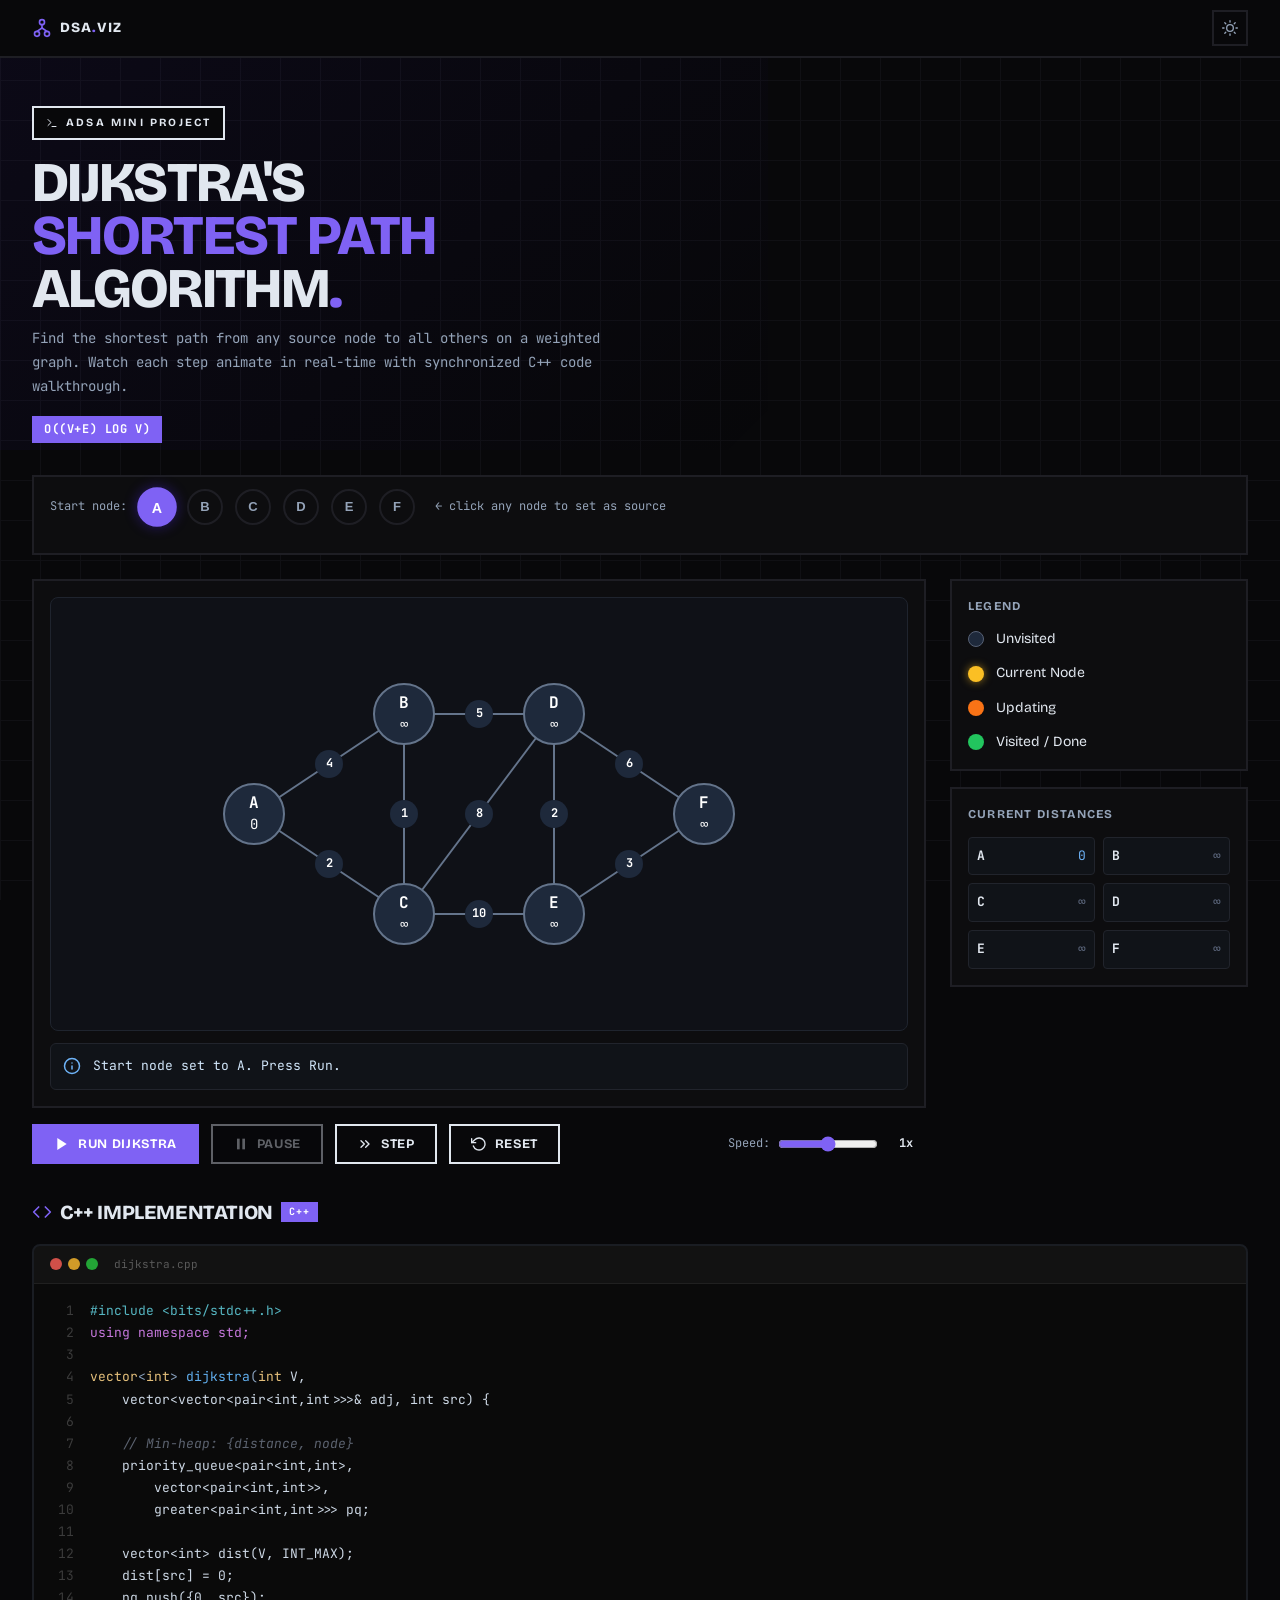
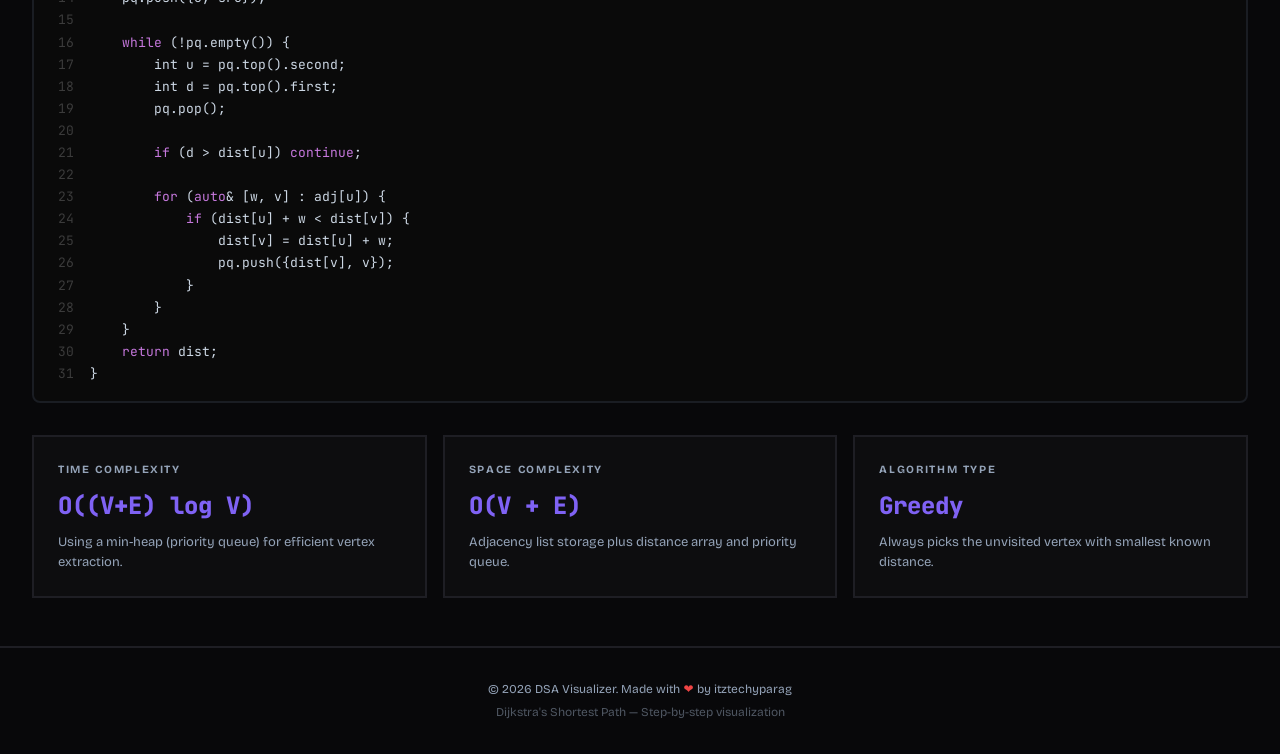
==== index.html @ a6e8dac3 "feat: Dijkstra's Algorithm Visualizer - HTML/CSS/JS only with C++ code display" ====
<!DOCTYPE html>
<html lang="en">
<head>
  <meta charset="UTF-8">
  <meta name="viewport" content="width=device-width, initial-scale=1.0">
  <title>Dijkstra's Algorithm Visualizer — DSA.VIZ</title>
  <meta name="description" content="Interactive step-by-step visualization of Dijkstra's shortest path algorithm with C++ code walkthrough.">
  <link rel="stylesheet" href="style.css">
</head>
<body class="dark">

  <!-- ═══════ HEADER ═══════ -->
  <header class="header" id="header">
    <div class="container header-inner">
      <a class="logo" href="#">
        <svg xmlns="http://www.w3.org/2000/svg" viewBox="0 0 24 24" fill="none" stroke="currentColor" stroke-width="2" stroke-linecap="round" stroke-linejoin="round"><circle cx="12" cy="5" r="3"/><line x1="12" y1="8" x2="12" y2="12"/><circle cx="6" cy="19" r="3"/><circle cx="18" cy="19" r="3"/><line x1="12" y1="12" x2="6" y2="16"/><line x1="12" y1="12" x2="18" y2="16"/></svg>
        <span>DSA<span class="logo-dot">.</span>VIZ</span>
      </a>
      <button class="theme-toggle" id="theme-toggle" aria-label="Toggle theme">
        <!-- Sun icon (shown in dark mode) -->
        <svg id="icon-sun" xmlns="http://www.w3.org/2000/svg" viewBox="0 0 24 24" fill="none" stroke="currentColor" stroke-width="2" stroke-linecap="round" stroke-linejoin="round"><circle cx="12" cy="12" r="5"/><line x1="12" y1="1" x2="12" y2="3"/><line x1="12" y1="21" x2="12" y2="23"/><line x1="4.22" y1="4.22" x2="5.64" y2="5.64"/><line x1="18.36" y1="18.36" x2="19.78" y2="19.78"/><line x1="1" y1="12" x2="3" y2="12"/><line x1="21" y1="12" x2="23" y2="12"/><line x1="4.22" y1="19.78" x2="5.64" y2="18.36"/><line x1="18.36" y1="5.64" x2="19.78" y2="4.22"/></svg>
        <!-- Moon icon (shown in light mode) -->
        <svg id="icon-moon" style="display:none" xmlns="http://www.w3.org/2000/svg" viewBox="0 0 24 24" fill="none" stroke="currentColor" stroke-width="2" stroke-linecap="round" stroke-linejoin="round"><path d="M21 12.79A9 9 0 1 1 11.21 3 7 7 0 0 0 21 12.79z"/></svg>
      </button>
    </div>
  </header>

  <div class="container">

    <!-- ═══════ HERO ═══════ -->
    <section class="hero" id="hero">
      <div class="hero-badge">
        <svg xmlns="http://www.w3.org/2000/svg" viewBox="0 0 24 24" fill="none" stroke="currentColor" stroke-width="2" stroke-linecap="round" stroke-linejoin="round"><polyline points="4 17 10 11 4 5"/><line x1="12" y1="19" x2="20" y2="19"/></svg>
        ADSA Mini Project
      </div>
      <h1>Dijkstra's<br><span class="accent">Shortest Path</span><br>Algorithm<span class="accent">.</span></h1>
      <p class="hero-desc">Find the shortest path from any source node to all others on a weighted graph. Watch each step animate in real-time with synchronized C++ code walkthrough.</p>
      <span class="complexity-badge">O((V+E) log V)</span>
    </section>

    <!-- ═══════ START NODE SELECTOR ═══════ -->
    <section class="controls-section">
      <div class="card" style="margin-bottom:1.5rem; padding: 0.75rem 1rem;">
        <div class="start-node-bar">
          <span class="label">Start node:</span>
          <button class="node-btn active" data-node="A">A</button>
          <button class="node-btn" data-node="B">B</button>
          <button class="node-btn" data-node="C">C</button>
          <button class="node-btn" data-node="D">D</button>
          <button class="node-btn" data-node="E">E</button>
          <button class="node-btn" data-node="F">F</button>
          <span class="label" style="margin-left:0.5rem">← click any node to set as source</span>
        </div>
      </div>

      <!-- ═══════ MAIN VISUALIZATION ═══════ -->
      <div class="main-grid">

        <!-- Left: Canvas + Status + Controls -->
        <div>
          <div class="card" style="padding:1rem;">
            <div class="canvas-wrapper" id="canvas-container">
              <canvas id="graph-canvas" width="650" height="400"></canvas>
            </div>
            <div class="status-bar">
              <svg xmlns="http://www.w3.org/2000/svg" viewBox="0 0 24 24" fill="none" stroke="currentColor" stroke-width="2" stroke-linecap="round" stroke-linejoin="round"><circle cx="12" cy="12" r="10"/><line x1="12" y1="16" x2="12" y2="12"/><line x1="12" y1="8" x2="12.01" y2="8"/></svg>
              <span id="status-message">Select a start node and press Run.</span>
              <span class="step-counter" id="step-counter" style="display:none">Step 0 / 0</span>
            </div>
          </div>

          <!-- Playback Controls -->
          <div class="controls-row" style="margin-top:1rem;">
            <button class="btn btn-primary" id="btn-run">
              <svg xmlns="http://www.w3.org/2000/svg" viewBox="0 0 24 24" fill="currentColor" stroke="none"><polygon points="5 3 19 12 5 21 5 3"/></svg>
              Run Dijkstra
            </button>
            <button class="btn" id="btn-pause" disabled>
              <svg xmlns="http://www.w3.org/2000/svg" viewBox="0 0 24 24" fill="currentColor" stroke="none"><rect x="6" y="4" width="4" height="16"/><rect x="14" y="4" width="4" height="16"/></svg>
              Pause
            </button>
            <button class="btn" id="btn-step" disabled>
              <svg xmlns="http://www.w3.org/2000/svg" viewBox="0 0 24 24" fill="none" stroke="currentColor" stroke-width="2" stroke-linecap="round" stroke-linejoin="round"><polyline points="13 17 18 12 13 7"/><polyline points="6 17 11 12 6 7"/></svg>
              Step
            </button>
            <button class="btn" id="btn-reset">
              <svg xmlns="http://www.w3.org/2000/svg" viewBox="0 0 24 24" fill="none" stroke="currentColor" stroke-width="2" stroke-linecap="round" stroke-linejoin="round"><polyline points="1 4 1 10 7 10"/><path d="M3.51 15a9 9 0 1 0 2.13-9.36L1 10"/></svg>
              Reset
            </button>
            <div class="speed-control">
              <span>Speed:</span>
              <input type="range" id="speed-slider" min="1" max="5" value="3" step="1">
              <span class="speed-label" id="speed-label">1x</span>
            </div>
          </div>
        </div>

        <!-- Right: Sidebar -->
        <div class="sidebar">
          <div class="card">
            <h3 class="panel-title">Legend</h3>
            <ul class="legend-list">
              <li class="legend-item"><span class="legend-dot unvisited"></span>Unvisited</li>
              <li class="legend-item"><span class="legend-dot current"></span>Current Node</li>
              <li class="legend-item"><span class="legend-dot updating"></span>Updating</li>
              <li class="legend-item"><span class="legend-dot visited"></span>Visited / Done</li>
            </ul>
          </div>
          <div class="card">
            <h3 class="panel-title">Current Distances</h3>
            <div class="dist-grid" id="dist-grid">
              <!-- Populated by JS -->
            </div>
          </div>
        </div>
      </div>
    </section>

    <!-- ═══════ C++ CODE PANEL ═══════ -->
    <section class="code-section" id="code-section">
      <div class="code-section-title">
        <svg xmlns="http://www.w3.org/2000/svg" viewBox="0 0 24 24" fill="none" stroke="currentColor" stroke-width="2" stroke-linecap="round" stroke-linejoin="round"><polyline points="16 18 22 12 16 6"/><polyline points="8 6 2 12 8 18"/></svg>
        C++ Implementation
        <span class="code-lang-badge">C++</span>
      </div>
      <div class="code-container">
        <div class="code-titlebar">
          <div class="code-titlebar-dots">
            <span class="code-titlebar-dot red"></span>
            <span class="code-titlebar-dot yellow"></span>
            <span class="code-titlebar-dot green"></span>
          </div>
          <span class="code-titlebar-name">dijkstra.cpp</span>
        </div>
        <div class="code-body" id="code-body">
          <!-- Populated by JS -->
        </div>
      </div>
    </section>

    <!-- ═══════ ALGORITHM INFO ═══════ -->
    <section class="info-section">
      <div class="info-grid">
        <div class="info-card">
          <h3>Time Complexity</h3>
          <div class="info-value">O((V+E) log V)</div>
          <p>Using a min-heap (priority queue) for efficient vertex extraction.</p>
        </div>
        <div class="info-card">
          <h3>Space Complexity</h3>
          <div class="info-value">O(V + E)</div>
          <p>Adjacency list storage plus distance array and priority queue.</p>
        </div>
        <div class="info-card">
          <h3>Algorithm Type</h3>
          <div class="info-value">Greedy</div>
          <p>Always picks the unvisited vertex with smallest known distance.</p>
        </div>
      </div>
    </section>

  </div>

  <!-- ═══════ FOOTER ═══════ -->
  <footer class="footer">
    <div class="container">
      <p>&copy; 2026 DSA Visualizer. Made with <span class="heart">❤️</span> by itztechyparag</p>
      <p style="margin-top:0.25rem; opacity:0.5">Dijkstra's Shortest Path — Step-by-step visualization</p>
    </div>
  </footer>

  <script src="script.js"></script>
</body>
</html>
---- style.css ----
/* ═══════════════════════════════════════════════════════
   DIJKSTRA'S ALGORITHM VISUALIZER — Design System
   Theme: Brutalist + Blueprint Grid + Glass Morphism
   ═══════════════════════════════════════════════════════ */

@import url('https://fonts.googleapis.com/css2?family=Bricolage+Grotesque:wght@200;400;700;800&family=JetBrains+Mono:wght@400;700&display=swap');

/* ─── RESET ─── */
*, *::before, *::after { margin: 0; padding: 0; box-sizing: border-box; }

/* ─── LIGHT MODE TOKENS ─── */
:root {
  --font-sans: 'Bricolage Grotesque', system-ui, sans-serif;
  --font-mono: 'JetBrains Mono', 'Menlo', monospace;

  --bg: hsl(210, 20%, 98%);
  --bg-card: hsl(0, 0%, 100%);
  --bg-surface: hsl(210, 20%, 95%);
  --fg: hsl(222, 47%, 11%);
  --fg-muted: hsl(215, 16%, 47%);
  --accent: hsl(252, 87%, 55%);
  --accent-fg: hsl(0, 0%, 100%);
  --border: hsl(214, 32%, 91%);
  --canvas-bg: #0f1117;
  --code-bg: #0a0a0a;

  --node-default: #1e293b;
  --node-current: #fbbf24;
  --node-updating: #f97316;
  --node-visited: #22c55e;

  --glass-bg: hsla(0, 0%, 100%, 0.85);
  --glass-border: rgba(0, 0, 0, 0.08);
  --glass-shadow: 0 8px 32px rgba(0, 0, 0, 0.04);

  --shadow-offset: 4px 4px 0px 0px;
  --radius: 0.75rem;
  --ease: cubic-bezier(0.22, 1, 0.36, 1);
}

/* ─── DARK MODE TOKENS ─── */
.dark {
  --bg: hsl(240, 10%, 3.5%);
  --bg-card: hsl(240, 10%, 5.5%);
  --bg-surface: hsl(240, 10%, 9%);
  --fg: hsl(213, 31%, 91%);
  --fg-muted: hsl(215, 20%, 65%);
  --accent: hsl(252, 87%, 67%);
  --border: hsl(240, 8%, 13%);

  --glass-bg: hsla(240, 10%, 5.5%, 0.65);
  --glass-border: rgba(255, 255, 255, 0.06);
  --glass-shadow: 0 8px 32px rgba(0, 0, 0, 0.25);
}

/* ─── BASE ─── */
html { scroll-behavior: smooth; }
body {
  font-family: var(--font-sans);
  background: var(--bg);
  color: var(--fg);
  min-height: 100vh;
  line-height: 1.6;
  -webkit-font-smoothing: antialiased;
  position: relative;
  overflow-x: hidden;
}

/* ─── BLUEPRINT GRID BG ─── */
body::before {
  content: '';
  position: fixed;
  inset: 0;
  background-image:
    linear-gradient(to right, var(--border) 1px, transparent 1px),
    linear-gradient(to bottom, var(--border) 1px, transparent 1px);
  background-size: 40px 40px;
  opacity: 0.4;
  pointer-events: none;
  z-index: 0;
}

/* Gradient accents */
body::after {
  content: '';
  position: fixed;
  top: 0; left: 0;
  width: 60%; height: 50%;
  background: linear-gradient(135deg, hsla(252, 87%, 55%, 0.06), transparent);
  pointer-events: none;
  z-index: 0;
}

/* ─── LAYOUT ─── */
.container { max-width: 1280px; margin: 0 auto; padding: 0 1rem; position: relative; z-index: 1; }
@media (min-width: 640px) { .container { padding: 0 1.5rem; } }
@media (min-width: 1024px) { .container { padding: 0 2rem; } }

/* ─── HEADER ─── */
.header {
  position: sticky; top: 0; z-index: 50;
  background: var(--bg);
  border-bottom: 2px solid var(--border);
  backdrop-filter: blur(12px);
  transition: background 0.3s ease, border-color 0.3s ease;
}
.header-inner {
  display: flex; align-items: center; gap: 0.75rem;
  height: 3.5rem;
}
.logo {
  display: flex; align-items: center; gap: 0.5rem;
  text-decoration: none; color: var(--fg);
  font-size: 0.875rem; font-weight: 800;
  text-transform: uppercase; letter-spacing: 0.08em;
}
.logo-dot { color: var(--accent); }
.logo svg { width: 1.25rem; height: 1.25rem; color: var(--accent); }

.theme-toggle {
  margin-left: auto;
  padding: 0.5rem;
  border: 2px solid var(--border);
  background: var(--bg);
  color: var(--fg-muted);
  cursor: pointer;
  transition: all 0.2s ease;
  display: flex; align-items: center; justify-content: center;
}
.theme-toggle:hover {
  border-color: var(--fg);
  background: var(--fg);
  color: var(--bg);
}
.theme-toggle svg { width: 1rem; height: 1rem; }

/* ─── HERO ─── */
.hero {
  padding: 3rem 0 2rem;
  position: relative;
}
.hero-badge {
  display: inline-flex; align-items: center; gap: 0.5rem;
  border: 2px solid var(--fg);
  padding: 0.375rem 0.75rem;
  font-size: 0.6875rem; font-weight: 700;
  text-transform: uppercase; letter-spacing: 0.2em;
  background: var(--bg);
  margin-bottom: 1rem;
  opacity: 0; animation: fadeInUp 0.6s var(--ease) 0.1s forwards;
}
.hero-badge svg { width: 0.75rem; height: 0.75rem; }

.hero h1 {
  font-size: clamp(2rem, 6vw, 3.5rem);
  font-weight: 800; text-transform: uppercase;
  letter-spacing: -0.03em; line-height: 0.95;
  margin-bottom: 0.75rem;
  opacity: 0; animation: fadeInUp 0.6s var(--ease) 0.2s forwards;
}
.hero h1 .accent { color: var(--accent); }

.hero-desc {
  font-family: var(--font-mono);
  font-size: 0.875rem;
  color: var(--fg-muted);
  max-width: 600px; line-height: 1.7;
  margin-bottom: 1rem;
  opacity: 0; animation: fadeInUp 0.6s var(--ease) 0.35s forwards;
}

.complexity-badge {
  display: inline-block;
  font-family: var(--font-mono); font-size: 0.75rem; font-weight: 700;
  background: var(--accent); color: var(--accent-fg);
  padding: 0.25rem 0.75rem;
  text-transform: uppercase; letter-spacing: 0.05em;
  opacity: 0; animation: fadeInUp 0.6s var(--ease) 0.45s forwards;
}

/* ─── CARDS / PANELS ─── */
.card {
  background: var(--bg-card);
  border: 2px solid var(--border);
  padding: 1rem;
  transition: all 0.2s ease;
}
.card-elevated {
  background: var(--glass-bg);
  backdrop-filter: blur(16px);
  border: 1px solid var(--glass-border);
  box-shadow: var(--glass-shadow);
}

/* ─── MAIN GRID ─── */
.main-grid {
  display: grid;
  grid-template-columns: 1fr;
  gap: 1.5rem;
  margin: 1.5rem 0;
  opacity: 0; animation: fadeInUp 0.6s var(--ease) 0.5s forwards;
}
@media (min-width: 1024px) {
  .main-grid { grid-template-columns: 3fr 1fr; }
}

/* ─── CANVAS AREA ─── */
.canvas-wrapper {
  background: var(--canvas-bg);
  border: 1px solid hsl(220, 20%, 15%);
  border-radius: 0.5rem;
  display: flex; justify-content: center; align-items: center;
  padding: 1rem;
  min-height: 300px;
}
.canvas-wrapper canvas { max-width: 100%; display: block; }

/* ─── STATUS BAR ─── */
.status-bar {
  display: flex; align-items: center; gap: 0.75rem;
  margin-top: 0.75rem; padding: 0.75rem;
  background: hsl(220, 20%, 8%);
  border: 1px solid hsl(220, 15%, 15%);
  border-radius: 0.375rem;
  font-family: var(--font-mono); font-size: 0.8125rem;
  color: hsl(210, 80%, 90%);
}
.status-bar svg { width: 1.125rem; height: 1.125rem; color: hsl(210, 90%, 70%); flex-shrink: 0; }
.status-bar .step-counter {
  margin-left: auto; font-size: 0.75rem;
  color: hsl(220, 15%, 50%); white-space: nowrap;
  font-variant-numeric: tabular-nums;
}

/* ─── SIDEBAR ─── */
.sidebar { display: flex; flex-direction: column; gap: 1rem; }

.panel-title {
  font-size: 0.75rem; font-weight: 700;
  text-transform: uppercase; letter-spacing: 0.1em;
  color: var(--fg-muted); margin-bottom: 0.75rem;
}

/* Legend */
.legend-list { list-style: none; display: flex; flex-direction: column; gap: 0.75rem; }
.legend-item { display: flex; align-items: center; gap: 0.75rem; font-size: 0.875rem; }
.legend-dot {
  width: 1rem; height: 1rem; border-radius: 50%;
  display: block; flex-shrink: 0;
}
.legend-dot.unvisited { background: var(--node-default); border: 1px solid hsl(220, 15%, 40%); }
.legend-dot.current { background: var(--node-current); box-shadow: 0 0 8px rgba(251, 191, 36, 0.6); }
.legend-dot.updating { background: var(--node-updating); }
.legend-dot.visited { background: var(--node-visited); }

/* Distances */
.dist-grid { display: grid; grid-template-columns: 1fr 1fr; gap: 0.5rem; }
.dist-cell {
  display: flex; justify-content: space-between; align-items: center;
  background: hsl(220, 20%, 8%); padding: 0.5rem;
  border: 1px solid hsl(220, 15%, 15%); border-radius: 0.25rem;
  font-family: var(--font-mono); font-size: 0.8125rem;
}
.dist-cell .node-label { font-weight: 700; }
.dist-cell .dist-val { color: hsl(210, 90%, 70%); }
.dist-cell .dist-val.infinity { color: hsl(220, 15%, 45%); }

/* ─── CONTROLS ─── */
.controls-section {
  opacity: 0; animation: fadeInUp 0.6s var(--ease) 0.6s forwards;
}

.start-node-bar {
  display: flex; flex-wrap: wrap; align-items: center; gap: 0.75rem;
  margin-bottom: 1rem;
}
.start-node-bar .label {
  font-family: var(--font-mono); font-size: 0.75rem;
  color: var(--fg-muted); flex-shrink: 0;
}
.node-btn {
  width: 2.25rem; height: 2.25rem; border-radius: 50%;
  border: 2px solid var(--border);
  background: var(--bg-card); color: var(--fg-muted);
  font-weight: 700; font-size: 0.8125rem;
  cursor: pointer; transition: all 0.2s ease;
}
.node-btn:hover:not(:disabled) {
  border-color: var(--accent); color: var(--fg);
}
.node-btn.active {
  background: var(--accent); color: var(--accent-fg);
  border-color: var(--accent);
  transform: scale(1.1);
  box-shadow: 0 0 12px hsla(252, 87%, 55%, 0.4);
}
.node-btn:disabled { opacity: 0.5; cursor: not-allowed; }

.controls-row {
  display: flex; flex-wrap: wrap; gap: 0.75rem; align-items: center;
}

.btn {
  display: inline-flex; align-items: center; gap: 0.5rem;
  padding: 0.625rem 1.25rem;
  font-family: var(--font-sans);
  font-weight: 700; font-size: 0.8125rem;
  text-transform: uppercase; letter-spacing: 0.05em;
  border: 2px solid var(--fg);
  cursor: pointer; transition: all 0.15s ease;
  background: var(--bg); color: var(--fg);
}
.btn svg { width: 1rem; height: 1rem; }
.btn:hover:not(:disabled) {
  transform: translate(-2px, -2px);
  box-shadow: 4px 4px 0px var(--fg);
}
.btn:active:not(:disabled) {
  transform: translate(2px, 2px);
  box-shadow: none;
}
.btn:disabled { opacity: 0.4; cursor: not-allowed; }

.btn-primary {
  background: var(--accent); color: var(--accent-fg);
  border-color: var(--accent);
}
.btn-primary:hover:not(:disabled) {
  box-shadow: 4px 4px 0px hsla(252, 87%, 40%, 0.5);
}

/* Speed control */
.speed-control {
  display: flex; align-items: center; gap: 0.5rem;
  margin-left: auto;
  font-family: var(--font-mono); font-size: 0.75rem;
  color: var(--fg-muted);
}
.speed-control input[type="range"] {
  width: 100px; accent-color: var(--accent);
  cursor: pointer;
}
.speed-label {
  min-width: 2.5rem; text-align: center;
  font-weight: 700; color: var(--fg);
}

/* ─── CODE PANEL ─── */
.code-section {
  margin: 2rem 0;
  opacity: 0; animation: fadeInUp 0.6s var(--ease) 0.7s forwards;
}
.code-section-title {
  font-size: 1.25rem; font-weight: 800;
  text-transform: uppercase; letter-spacing: -0.02em;
  margin-bottom: 1rem;
  display: flex; align-items: center; gap: 0.5rem;
}
.code-section-title svg { width: 1.25rem; height: 1.25rem; color: var(--accent); }
.code-lang-badge {
  font-family: var(--font-mono); font-size: 0.625rem;
  font-weight: 700; background: var(--accent);
  color: var(--accent-fg); padding: 0.125rem 0.5rem;
  letter-spacing: 0.1em; text-transform: uppercase;
}

.code-container {
  background: var(--code-bg);
  border: 2px solid hsl(220, 15%, 12%);
  border-radius: 0.5rem;
  overflow: hidden;
}

/* Terminal title bar */
.code-titlebar {
  display: flex; align-items: center; gap: 0.5rem;
  padding: 0.625rem 1rem;
  background: hsla(0, 0%, 100%, 0.03);
  border-bottom: 1px solid hsla(0, 0%, 100%, 0.06);
}
.code-titlebar-dots { display: flex; gap: 0.375rem; }
.code-titlebar-dot {
  width: 0.75rem; height: 0.75rem; border-radius: 50%;
}
.code-titlebar-dot.red { background: rgba(255, 95, 87, 0.8); }
.code-titlebar-dot.yellow { background: rgba(255, 189, 46, 0.8); }
.code-titlebar-dot.green { background: rgba(39, 201, 63, 0.8); }
.code-titlebar-name {
  font-family: var(--font-mono); font-size: 0.6875rem;
  color: rgba(255, 255, 255, 0.3); margin-left: 0.5rem;
}

.code-body {
  padding: 1rem 0;
  overflow-x: auto;
  font-family: var(--font-mono);
  font-size: 0.8125rem;
  line-height: 1.7;
  counter-reset: line-number;
}

.code-line {
  display: flex;
  padding: 0 1rem;
  transition: background 0.15s ease;
  min-height: 1.5em;
}
.code-line.active {
  background: linear-gradient(90deg, rgba(124, 58, 237, 0.18), rgba(124, 58, 237, 0.04));
  border-left: 3px solid var(--accent);
  padding-left: calc(1rem - 3px);
}
.code-line-num {
  width: 2.5rem; flex-shrink: 0;
  text-align: right; padding-right: 1rem;
  color: rgba(255, 255, 255, 0.2);
  user-select: none;
}
.code-line-content {
  flex: 1;
  color: hsl(213, 31%, 85%);
  white-space: pre;
}

/* Syntax highlighting */
.syn-keyword { color: #c678dd; }
.syn-type { color: #e5c07b; }
.syn-func { color: #61afef; }
.syn-string { color: #98c379; }
.syn-comment { color: #5c6370; font-style: italic; }
.syn-number { color: #d19a66; }
.syn-preprocessor { color: #56b6c2; }
.syn-operator { color: #c678dd; }
.syn-bracket { color: hsl(213, 31%, 65%); }

/* ─── INFO SECTION ─── */
.info-section {
  margin: 2rem 0;
  opacity: 0; animation: fadeInUp 0.6s var(--ease) 0.8s forwards;
}
.info-grid {
  display: grid; grid-template-columns: 1fr;
  gap: 1rem;
}
@media (min-width: 768px) { .info-grid { grid-template-columns: 1fr 1fr 1fr; } }

.info-card {
  padding: 1.5rem;
  border: 2px solid var(--border);
  background: var(--bg-card);
  transition: all 0.2s ease;
}
.info-card:hover {
  border-color: var(--fg);
  box-shadow: 6px 6px 0px hsla(222, 47%, 11%, 0.1);
  transform: translate(-3px, -3px);
}
.dark .info-card:hover {
  box-shadow: 6px 6px 0px hsla(0, 0%, 100%, 0.05);
}
.info-card h3 {
  font-size: 0.6875rem; font-weight: 700;
  text-transform: uppercase; letter-spacing: 0.15em;
  color: var(--fg-muted); margin-bottom: 0.5rem;
}
.info-card .info-value {
  font-family: var(--font-mono); font-size: 1.5rem;
  font-weight: 800; color: var(--accent);
}
.info-card p {
  font-size: 0.8125rem; color: var(--fg-muted);
  margin-top: 0.5rem; line-height: 1.5;
}

/* ─── FOOTER ─── */
.footer {
  border-top: 2px solid var(--border);
  padding: 2rem 0;
  margin-top: 3rem;
  text-align: center;
}
.footer p {
  font-size: 0.75rem; color: var(--fg-muted);
}
.footer .heart { color: #ef4444; }

/* ─── ANIMATIONS ─── */
@keyframes fadeInUp {
  from { opacity: 0; transform: translateY(20px); }
  to   { opacity: 1; transform: translateY(0); }
}
@keyframes glowPulse {
  0%, 100% { box-shadow: 0 0 10px hsla(252, 87%, 55%, 0.15); }
  50%      { box-shadow: 0 0 25px hsla(252, 87%, 55%, 0.35); }
}

/* ─── THEME TRANSITION ─── */
.theme-transitioning,
.theme-transitioning * {
  transition: background-color 0.4s ease, border-color 0.3s ease, color 0.3s ease !important;
}

/* ─── RESPONSIVE ─── */
@media (max-width: 640px) {
  .hero h1 { font-size: 1.75rem; }
  .controls-row { flex-direction: column; }
  .speed-control { margin-left: 0; width: 100%; }
  .dist-grid { grid-template-columns: 1fr 1fr 1fr; }
}
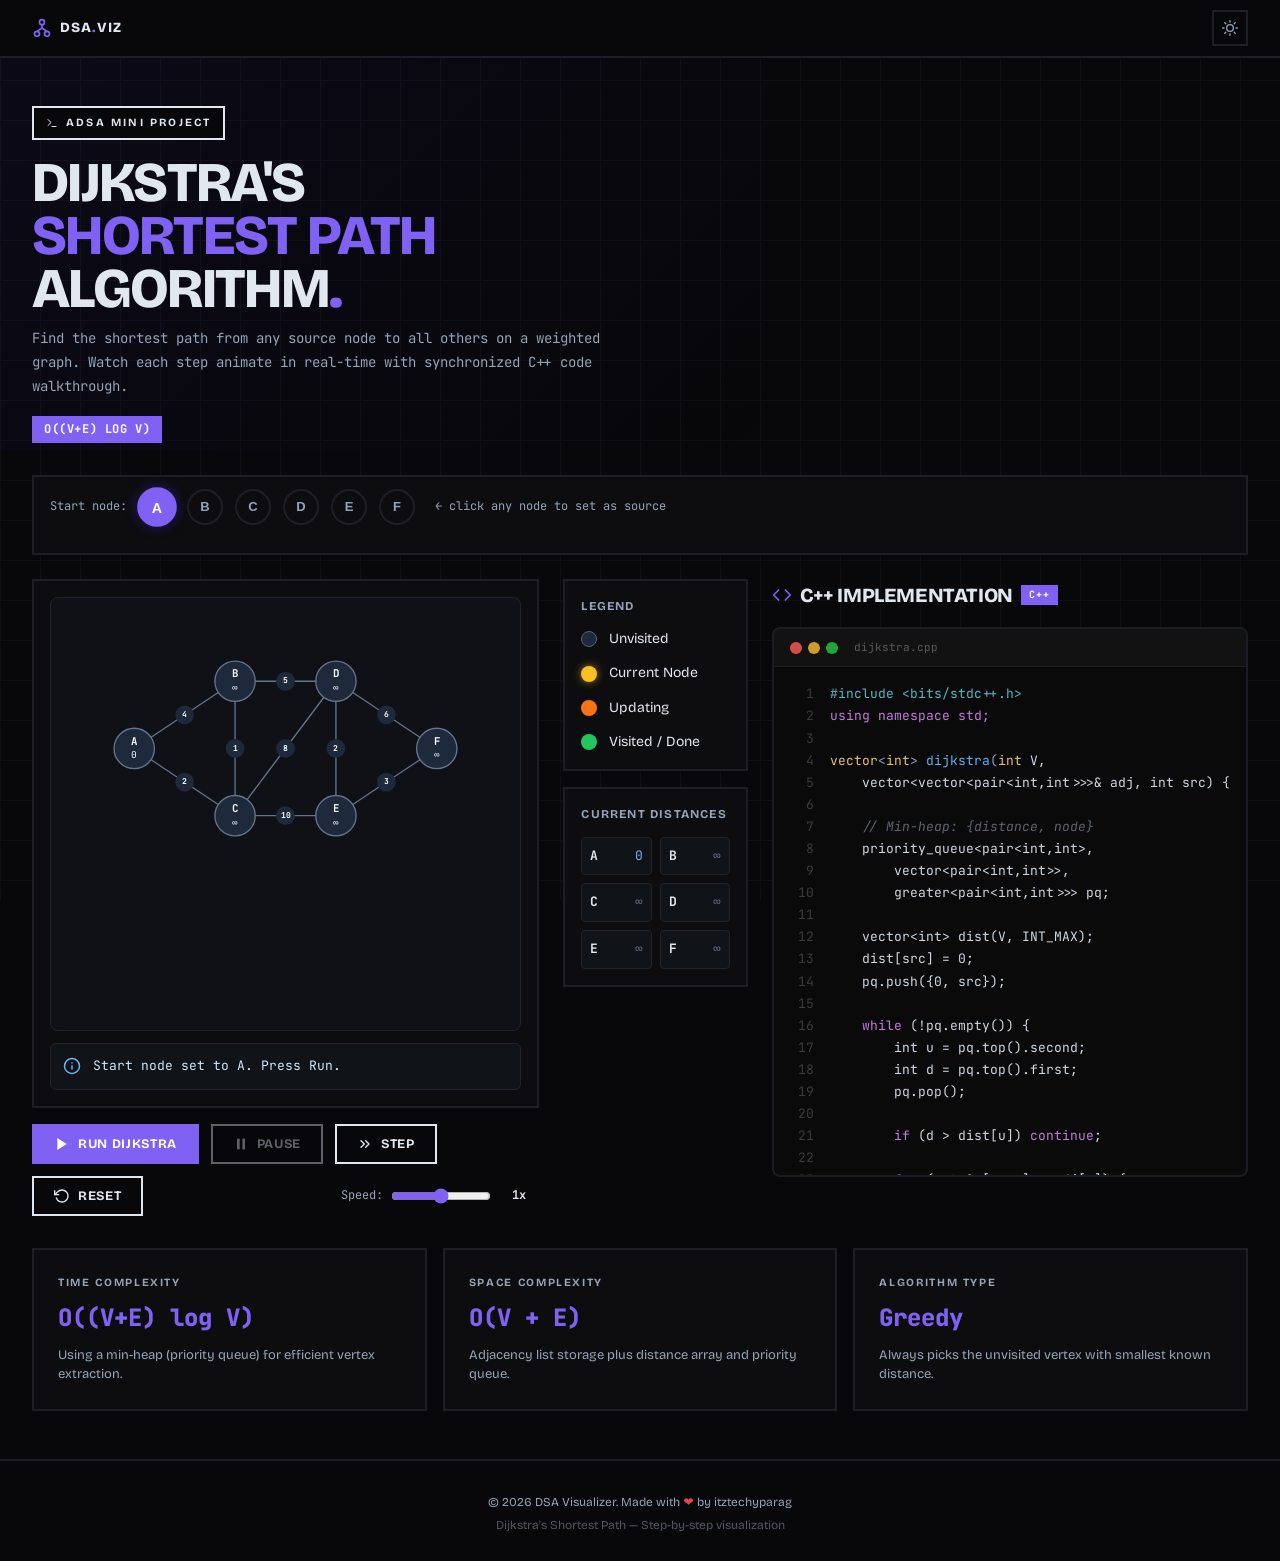
==== commit 7d426889: "feat: move C++ code panel to side layout" ====
--- a/index.html
+++ b/index.html
@@ -113,27 +113,26 @@
             </div>
           </div>
         </div>
-      </div>
-    </section>
-
-    <!-- ═══════ C++ CODE PANEL ═══════ -->
-    <section class="code-section" id="code-section">
-      <div class="code-section-title">
-        <svg xmlns="http://www.w3.org/2000/svg" viewBox="0 0 24 24" fill="none" stroke="currentColor" stroke-width="2" stroke-linecap="round" stroke-linejoin="round"><polyline points="16 18 22 12 16 6"/><polyline points="8 6 2 12 8 18"/></svg>
-        C++ Implementation
-        <span class="code-lang-badge">C++</span>
-      </div>
-      <div class="code-container">
-        <div class="code-titlebar">
-          <div class="code-titlebar-dots">
-            <span class="code-titlebar-dot red"></span>
-            <span class="code-titlebar-dot yellow"></span>
-            <span class="code-titlebar-dot green"></span>
+        <!-- Right: Code Panel (Now in main grid) -->
+        <div class="code-section" id="code-section">
+          <div class="code-section-title">
+            <svg xmlns="http://www.w3.org/2000/svg" viewBox="0 0 24 24" fill="none" stroke="currentColor" stroke-width="2" stroke-linecap="round" stroke-linejoin="round"><polyline points="16 18 22 12 16 6"/><polyline points="8 6 2 12 8 18"/></svg>
+            C++ Implementation
+            <span class="code-lang-badge">C++</span>
           </div>
-          <span class="code-titlebar-name">dijkstra.cpp</span>
-        </div>
-        <div class="code-body" id="code-body">
-          <!-- Populated by JS -->
+          <div class="code-container" style="flex: 1; display: flex; flex-direction: column;">
+            <div class="code-titlebar">
+              <div class="code-titlebar-dots">
+                <span class="code-titlebar-dot red"></span>
+                <span class="code-titlebar-dot yellow"></span>
+                <span class="code-titlebar-dot green"></span>
+              </div>
+              <span class="code-titlebar-name">dijkstra.cpp</span>
+            </div>
+            <div class="code-body" id="code-body" style="flex: 1;">
+              <!-- Populated by JS -->
+            </div>
+          </div>
         </div>
       </div>
     </section>
--- a/style.css
+++ b/style.css
@@ -92,7 +92,7 @@
 }
 
 /* ─── LAYOUT ─── */
-.container { max-width: 1280px; margin: 0 auto; padding: 0 1rem; position: relative; z-index: 1; }
+.container { max-width: 1440px; margin: 0 auto; padding: 0 1rem; position: relative; z-index: 1; }
 @media (min-width: 640px) { .container { padding: 0 1.5rem; } }
 @media (min-width: 1024px) { .container { padding: 0 2rem; } }
 
@@ -199,9 +199,13 @@
   gap: 1.5rem;
   margin: 1.5rem 0;
   opacity: 0; animation: fadeInUp 0.6s var(--ease) 0.5s forwards;
+  align-items: start;
 }
 @media (min-width: 1024px) {
-  .main-grid { grid-template-columns: 3fr 1fr; }
+  .main-grid { grid-template-columns: 2fr 1fr; }
+}
+@media (min-width: 1280px) {
+  .main-grid { grid-template-columns: 2.2fr 0.8fr 1.6fr; }
 }
 
 /* ─── CANVAS AREA ─── */
@@ -347,6 +351,12 @@
 
 /* ─── CODE PANEL ─── */
 .code-section {
+  margin: 0; /* Removed top/bottom margin since it will be in the grid */
+  display: flex;
+  flex-direction: column;
+  height: 100%;
+}
+.code-section-wrapper {
   margin: 2rem 0;
   opacity: 0; animation: fadeInUp 0.6s var(--ease) 0.7s forwards;
 }
@@ -369,6 +379,7 @@
   border: 2px solid hsl(220, 15%, 12%);
   border-radius: 0.5rem;
   overflow: hidden;
+  max-height: 550px;
 }
 
 /* Terminal title bar */
@@ -393,6 +404,7 @@
 .code-body {
   padding: 1rem 0;
   overflow-x: auto;
+  overflow-y: auto;
   font-family: var(--font-mono);
   font-size: 0.8125rem;
   line-height: 1.7;
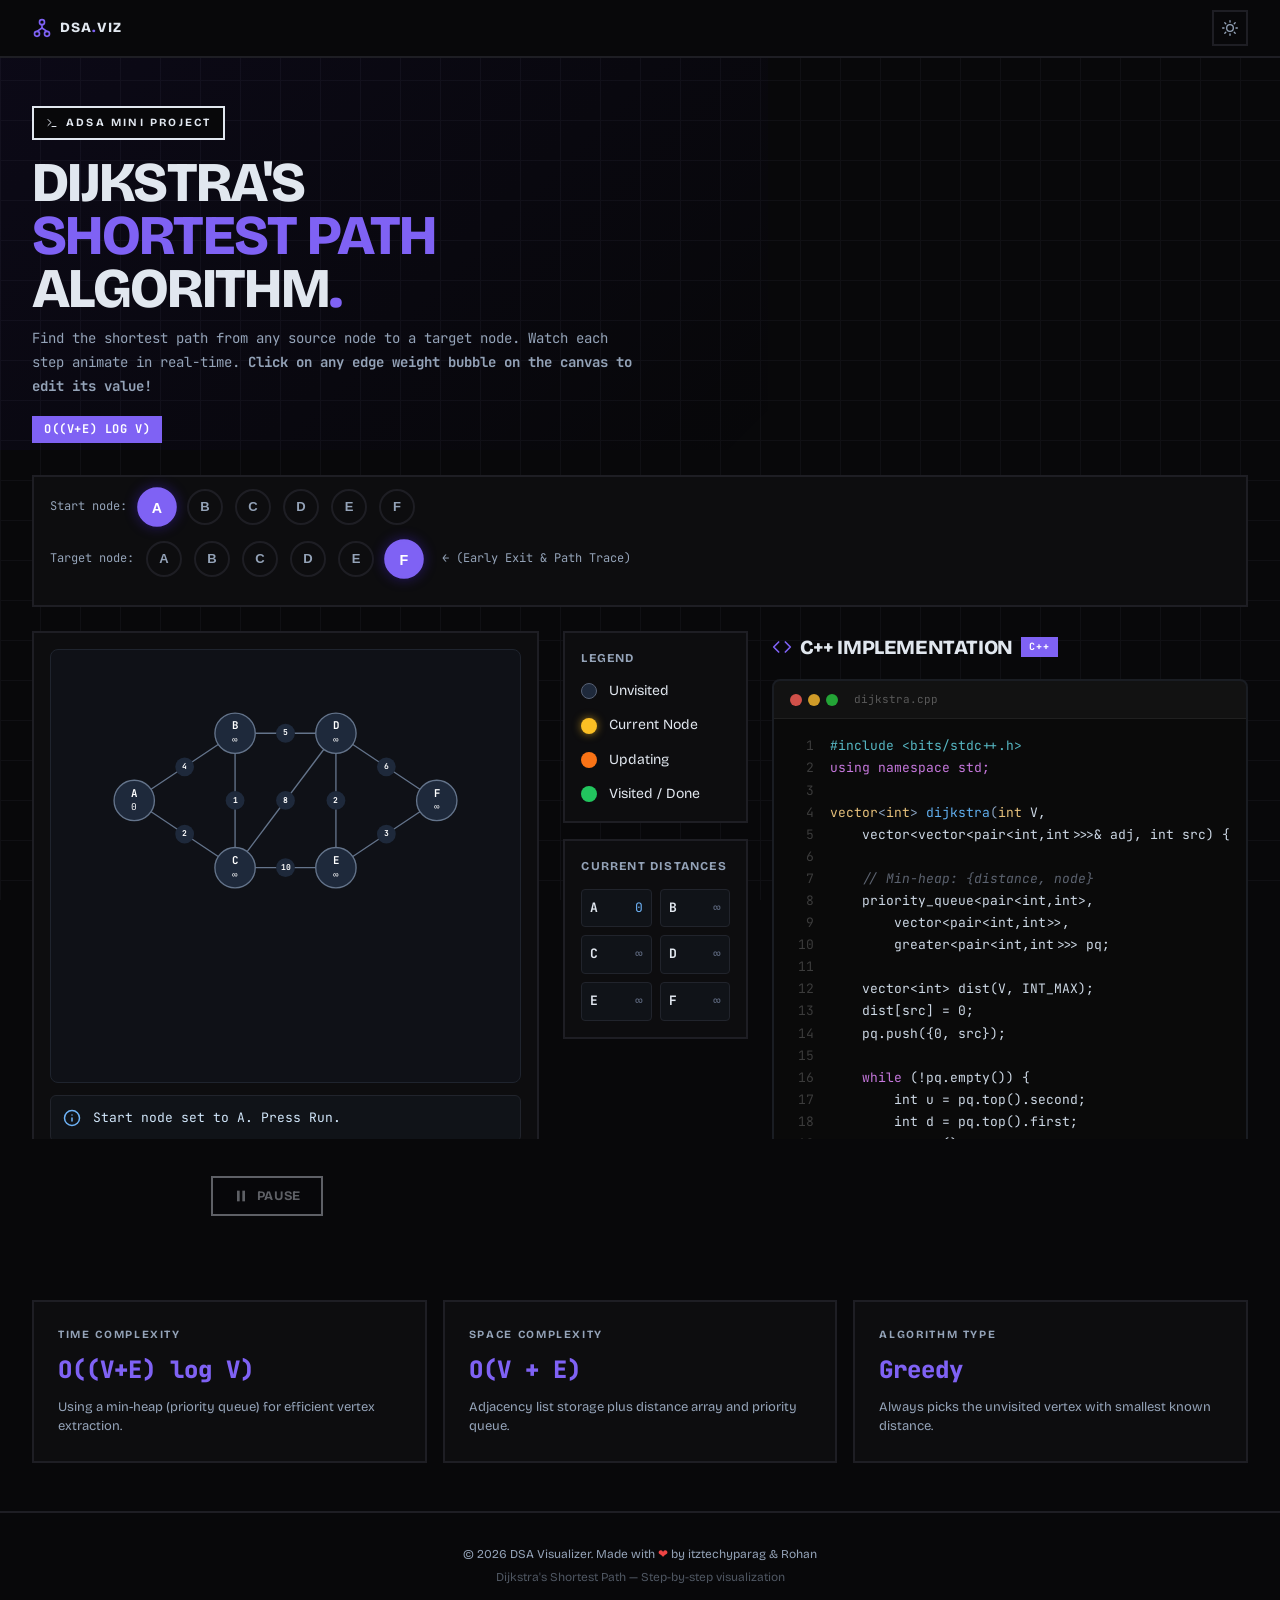
==== commit 610798ed: "Enhance Dijkstra visualization with target node and interactive edge editing" ====
--- a/index.html
+++ b/index.html
@@ -1,26 +1,51 @@
 <!DOCTYPE html>
 <html lang="en">
+
 <head>
   <meta charset="UTF-8">
   <meta name="viewport" content="width=device-width, initial-scale=1.0">
   <title>Dijkstra's Algorithm Visualizer — DSA.VIZ</title>
-  <meta name="description" content="Interactive step-by-step visualization of Dijkstra's shortest path algorithm with C++ code walkthrough.">
+  <meta name="description"
+    content="Interactive step-by-step visualization of Dijkstra's shortest path algorithm with C++ code walkthrough.">
   <link rel="stylesheet" href="style.css">
 </head>
+
 <body class="dark">
 
   <!-- ═══════ HEADER ═══════ -->
   <header class="header" id="header">
     <div class="container header-inner">
       <a class="logo" href="#">
-        <svg xmlns="http://www.w3.org/2000/svg" viewBox="0 0 24 24" fill="none" stroke="currentColor" stroke-width="2" stroke-linecap="round" stroke-linejoin="round"><circle cx="12" cy="5" r="3"/><line x1="12" y1="8" x2="12" y2="12"/><circle cx="6" cy="19" r="3"/><circle cx="18" cy="19" r="3"/><line x1="12" y1="12" x2="6" y2="16"/><line x1="12" y1="12" x2="18" y2="16"/></svg>
+        <svg xmlns="http://www.w3.org/2000/svg" viewBox="0 0 24 24" fill="none" stroke="currentColor" stroke-width="2"
+          stroke-linecap="round" stroke-linejoin="round">
+          <circle cx="12" cy="5" r="3" />
+          <line x1="12" y1="8" x2="12" y2="12" />
+          <circle cx="6" cy="19" r="3" />
+          <circle cx="18" cy="19" r="3" />
+          <line x1="12" y1="12" x2="6" y2="16" />
+          <line x1="12" y1="12" x2="18" y2="16" />
+        </svg>
         <span>DSA<span class="logo-dot">.</span>VIZ</span>
       </a>
       <button class="theme-toggle" id="theme-toggle" aria-label="Toggle theme">
         <!-- Sun icon (shown in dark mode) -->
-        <svg id="icon-sun" xmlns="http://www.w3.org/2000/svg" viewBox="0 0 24 24" fill="none" stroke="currentColor" stroke-width="2" stroke-linecap="round" stroke-linejoin="round"><circle cx="12" cy="12" r="5"/><line x1="12" y1="1" x2="12" y2="3"/><line x1="12" y1="21" x2="12" y2="23"/><line x1="4.22" y1="4.22" x2="5.64" y2="5.64"/><line x1="18.36" y1="18.36" x2="19.78" y2="19.78"/><line x1="1" y1="12" x2="3" y2="12"/><line x1="21" y1="12" x2="23" y2="12"/><line x1="4.22" y1="19.78" x2="5.64" y2="18.36"/><line x1="18.36" y1="5.64" x2="19.78" y2="4.22"/></svg>
+        <svg id="icon-sun" xmlns="http://www.w3.org/2000/svg" viewBox="0 0 24 24" fill="none" stroke="currentColor"
+          stroke-width="2" stroke-linecap="round" stroke-linejoin="round">
+          <circle cx="12" cy="12" r="5" />
+          <line x1="12" y1="1" x2="12" y2="3" />
+          <line x1="12" y1="21" x2="12" y2="23" />
+          <line x1="4.22" y1="4.22" x2="5.64" y2="5.64" />
+          <line x1="18.36" y1="18.36" x2="19.78" y2="19.78" />
+          <line x1="1" y1="12" x2="3" y2="12" />
+          <line x1="21" y1="12" x2="23" y2="12" />
+          <line x1="4.22" y1="19.78" x2="5.64" y2="18.36" />
+          <line x1="18.36" y1="5.64" x2="19.78" y2="4.22" />
+        </svg>
         <!-- Moon icon (shown in light mode) -->
-        <svg id="icon-moon" style="display:none" xmlns="http://www.w3.org/2000/svg" viewBox="0 0 24 24" fill="none" stroke="currentColor" stroke-width="2" stroke-linecap="round" stroke-linejoin="round"><path d="M21 12.79A9 9 0 1 1 11.21 3 7 7 0 0 0 21 12.79z"/></svg>
+        <svg id="icon-moon" style="display:none" xmlns="http://www.w3.org/2000/svg" viewBox="0 0 24 24" fill="none"
+          stroke="currentColor" stroke-width="2" stroke-linecap="round" stroke-linejoin="round">
+          <path d="M21 12.79A9 9 0 1 1 11.21 3 7 7 0 0 0 21 12.79z" />
+        </svg>
       </button>
     </div>
   </header>
@@ -30,11 +55,16 @@
     <!-- ═══════ HERO ═══════ -->
     <section class="hero" id="hero">
       <div class="hero-badge">
-        <svg xmlns="http://www.w3.org/2000/svg" viewBox="0 0 24 24" fill="none" stroke="currentColor" stroke-width="2" stroke-linecap="round" stroke-linejoin="round"><polyline points="4 17 10 11 4 5"/><line x1="12" y1="19" x2="20" y2="19"/></svg>
+        <svg xmlns="http://www.w3.org/2000/svg" viewBox="0 0 24 24" fill="none" stroke="currentColor" stroke-width="2"
+          stroke-linecap="round" stroke-linejoin="round">
+          <polyline points="4 17 10 11 4 5" />
+          <line x1="12" y1="19" x2="20" y2="19" />
+        </svg>
         ADSA Mini Project
       </div>
       <h1>Dijkstra's<br><span class="accent">Shortest Path</span><br>Algorithm<span class="accent">.</span></h1>
-      <p class="hero-desc">Find the shortest path from any source node to all others on a weighted graph. Watch each step animate in real-time with synchronized C++ code walkthrough.</p>
+      <p class="hero-desc">Find the shortest path from any source node to a target node. Watch each step animate in
+        real-time. <b>Click on any edge weight bubble on the canvas to edit its value!</b></p>
       <span class="complexity-badge">O((V+E) log V)</span>
     </section>
 
@@ -43,13 +73,22 @@
       <div class="card" style="margin-bottom:1.5rem; padding: 0.75rem 1rem;">
         <div class="start-node-bar">
           <span class="label">Start node:</span>
-          <button class="node-btn active" data-node="A">A</button>
-          <button class="node-btn" data-node="B">B</button>
-          <button class="node-btn" data-node="C">C</button>
-          <button class="node-btn" data-node="D">D</button>
-          <button class="node-btn" data-node="E">E</button>
-          <button class="node-btn" data-node="F">F</button>
-          <span class="label" style="margin-left:0.5rem">← click any node to set as source</span>
+          <button class="node-btn active" data-type="start" data-node="A">A</button>
+          <button class="node-btn" data-type="start" data-node="B">B</button>
+          <button class="node-btn" data-type="start" data-node="C">C</button>
+          <button class="node-btn" data-type="start" data-node="D">D</button>
+          <button class="node-btn" data-type="start" data-node="E">E</button>
+          <button class="node-btn" data-type="start" data-node="F">F</button>
+        </div>
+        <div class="start-node-bar" style="margin-top: 0.75rem;">
+          <span class="label">Target node:</span>
+          <button class="node-btn" data-type="target" data-node="A">A</button>
+          <button class="node-btn" data-type="target" data-node="B">B</button>
+          <button class="node-btn" data-type="target" data-node="C">C</button>
+          <button class="node-btn" data-type="target" data-node="D">D</button>
+          <button class="node-btn" data-type="target" data-node="E">E</button>
+          <button class="node-btn active" data-type="target" data-node="F">F</button>
+          <span class="label" style="margin-left:0.5rem">← (Early Exit & Path Trace)</span>
         </div>
       </div>
 
@@ -63,7 +102,12 @@
               <canvas id="graph-canvas" width="650" height="400"></canvas>
             </div>
             <div class="status-bar">
-              <svg xmlns="http://www.w3.org/2000/svg" viewBox="0 0 24 24" fill="none" stroke="currentColor" stroke-width="2" stroke-linecap="round" stroke-linejoin="round"><circle cx="12" cy="12" r="10"/><line x1="12" y1="16" x2="12" y2="12"/><line x1="12" y1="8" x2="12.01" y2="8"/></svg>
+              <svg xmlns="http://www.w3.org/2000/svg" viewBox="0 0 24 24" fill="none" stroke="currentColor"
+                stroke-width="2" stroke-linecap="round" stroke-linejoin="round">
+                <circle cx="12" cy="12" r="10" />
+                <line x1="12" y1="16" x2="12" y2="12" />
+                <line x1="12" y1="8" x2="12.01" y2="8" />
+              </svg>
               <span id="status-message">Select a start node and press Run.</span>
               <span class="step-counter" id="step-counter" style="display:none">Step 0 / 0</span>
             </div>
@@ -72,19 +116,32 @@
           <!-- Playback Controls -->
           <div class="controls-row" style="margin-top:1rem;">
             <button class="btn btn-primary" id="btn-run">
-              <svg xmlns="http://www.w3.org/2000/svg" viewBox="0 0 24 24" fill="currentColor" stroke="none"><polygon points="5 3 19 12 5 21 5 3"/></svg>
+              <svg xmlns="http://www.w3.org/2000/svg" viewBox="0 0 24 24" fill="currentColor" stroke="none">
+                <polygon points="5 3 19 12 5 21 5 3" />
+              </svg>
               Run Dijkstra
             </button>
             <button class="btn" id="btn-pause" disabled>
-              <svg xmlns="http://www.w3.org/2000/svg" viewBox="0 0 24 24" fill="currentColor" stroke="none"><rect x="6" y="4" width="4" height="16"/><rect x="14" y="4" width="4" height="16"/></svg>
+              <svg xmlns="http://www.w3.org/2000/svg" viewBox="0 0 24 24" fill="currentColor" stroke="none">
+                <rect x="6" y="4" width="4" height="16" />
+                <rect x="14" y="4" width="4" height="16" />
+              </svg>
               Pause
             </button>
             <button class="btn" id="btn-step" disabled>
-              <svg xmlns="http://www.w3.org/2000/svg" viewBox="0 0 24 24" fill="none" stroke="currentColor" stroke-width="2" stroke-linecap="round" stroke-linejoin="round"><polyline points="13 17 18 12 13 7"/><polyline points="6 17 11 12 6 7"/></svg>
+              <svg xmlns="http://www.w3.org/2000/svg" viewBox="0 0 24 24" fill="none" stroke="currentColor"
+                stroke-width="2" stroke-linecap="round" stroke-linejoin="round">
+                <polyline points="13 17 18 12 13 7" />
+                <polyline points="6 17 11 12 6 7" />
+              </svg>
               Step
             </button>
             <button class="btn" id="btn-reset">
-              <svg xmlns="http://www.w3.org/2000/svg" viewBox="0 0 24 24" fill="none" stroke="currentColor" stroke-width="2" stroke-linecap="round" stroke-linejoin="round"><polyline points="1 4 1 10 7 10"/><path d="M3.51 15a9 9 0 1 0 2.13-9.36L1 10"/></svg>
+              <svg xmlns="http://www.w3.org/2000/svg" viewBox="0 0 24 24" fill="none" stroke="currentColor"
+                stroke-width="2" stroke-linecap="round" stroke-linejoin="round">
+                <polyline points="1 4 1 10 7 10" />
+                <path d="M3.51 15a9 9 0 1 0 2.13-9.36L1 10" />
+              </svg>
               Reset
             </button>
             <div class="speed-control">
@@ -116,7 +173,11 @@
         <!-- Right: Code Panel (Now in main grid) -->
         <div class="code-section" id="code-section">
           <div class="code-section-title">
-            <svg xmlns="http://www.w3.org/2000/svg" viewBox="0 0 24 24" fill="none" stroke="currentColor" stroke-width="2" stroke-linecap="round" stroke-linejoin="round"><polyline points="16 18 22 12 16 6"/><polyline points="8 6 2 12 8 18"/></svg>
+            <svg xmlns="http://www.w3.org/2000/svg" viewBox="0 0 24 24" fill="none" stroke="currentColor"
+              stroke-width="2" stroke-linecap="round" stroke-linejoin="round">
+              <polyline points="16 18 22 12 16 6" />
+              <polyline points="8 6 2 12 8 18" />
+            </svg>
             C++ Implementation
             <span class="code-lang-badge">C++</span>
           </div>
@@ -163,11 +224,12 @@
   <!-- ═══════ FOOTER ═══════ -->
   <footer class="footer">
     <div class="container">
-      <p>&copy; 2026 DSA Visualizer. Made with <span class="heart">❤️</span> by itztechyparag</p>
+      <p>&copy; 2026 DSA Visualizer. Made with <span class="heart">❤️</span> by itztechyparag & Rohan</p>
       <p style="margin-top:0.25rem; opacity:0.5">Dijkstra's Shortest Path — Step-by-step visualization</p>
     </div>
   </footer>
 
   <script src="script.js"></script>
 </body>
-</html>
+
+</html>
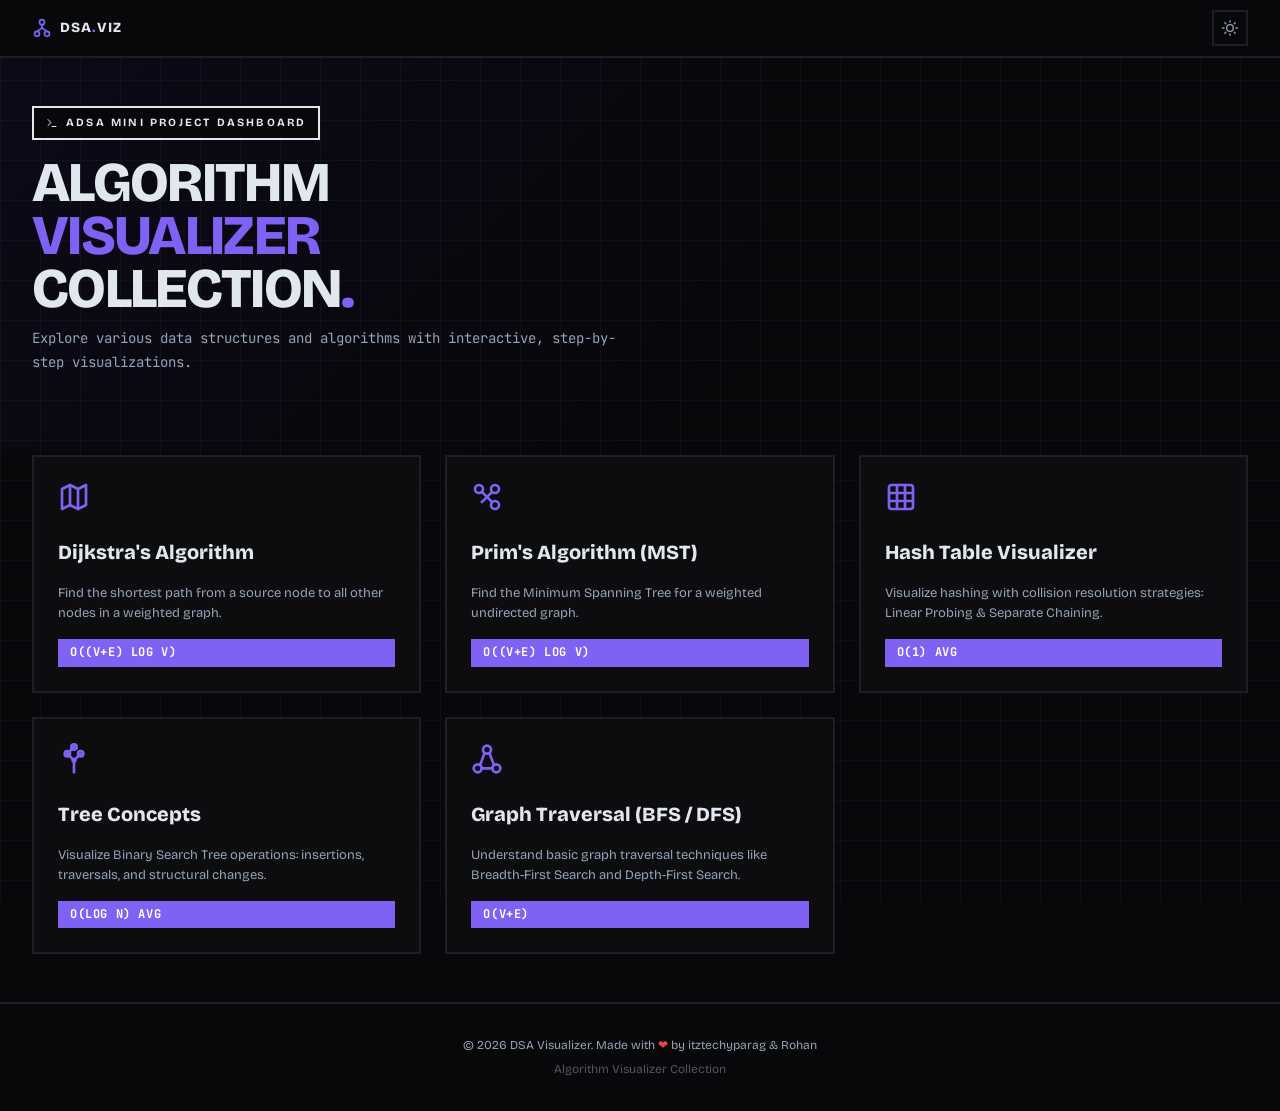
==== commit a65c30db: "Add algorithm visualizations and update index" ====
--- a/index.html
+++ b/index.html
@@ -1,23 +1,47 @@
 <!DOCTYPE html>
 <html lang="en">
-
 <head>
   <meta charset="UTF-8">
   <meta name="viewport" content="width=device-width, initial-scale=1.0">
-  <title>Dijkstra's Algorithm Visualizer — DSA.VIZ</title>
-  <meta name="description"
-    content="Interactive step-by-step visualization of Dijkstra's shortest path algorithm with C++ code walkthrough.">
+  <title>ADSA Visualizer Dashboard</title>
   <link rel="stylesheet" href="style.css">
+  <style>
+    .dashboard-grid {
+      display: grid;
+      grid-template-columns: repeat(auto-fit, minmax(300px, 1fr));
+      gap: 1.5rem;
+      margin-top: 2rem;
+    }
+    .algo-card {
+      text-decoration: none;
+      color: inherit;
+      display: flex;
+      flex-direction: column;
+      height: 100%;
+    }
+    .algo-icon {
+      margin-bottom: 1rem;
+      color: var(--accent);
+    }
+    .algo-icon svg { width: 32px; height: 32px; }
+    .algo-title {
+      font-size: 1.25rem;
+      font-weight: 800;
+      margin-bottom: 0.5rem;
+    }
+    .algo-desc {
+      font-size: 0.875rem;
+      color: var(--fg-muted);
+      flex-grow: 1;
+      margin-bottom: 1rem;
+    }
+  </style>
 </head>
-
 <body class="dark">
-
-  <!-- ═══════ HEADER ═══════ -->
   <header class="header" id="header">
     <div class="container header-inner">
       <a class="logo" href="#">
-        <svg xmlns="http://www.w3.org/2000/svg" viewBox="0 0 24 24" fill="none" stroke="currentColor" stroke-width="2"
-          stroke-linecap="round" stroke-linejoin="round">
+        <svg xmlns="http://www.w3.org/2000/svg" viewBox="0 0 24 24" fill="none" stroke="currentColor" stroke-width="2" stroke-linecap="round" stroke-linejoin="round">
           <circle cx="12" cy="5" r="3" />
           <line x1="12" y1="8" x2="12" y2="12" />
           <circle cx="6" cy="19" r="3" />
@@ -28,9 +52,7 @@
         <span>DSA<span class="logo-dot">.</span>VIZ</span>
       </a>
       <button class="theme-toggle" id="theme-toggle" aria-label="Toggle theme">
-        <!-- Sun icon (shown in dark mode) -->
-        <svg id="icon-sun" xmlns="http://www.w3.org/2000/svg" viewBox="0 0 24 24" fill="none" stroke="currentColor"
-          stroke-width="2" stroke-linecap="round" stroke-linejoin="round">
+        <svg id="icon-sun" xmlns="http://www.w3.org/2000/svg" viewBox="0 0 24 24" fill="none" stroke="currentColor" stroke-width="2" stroke-linecap="round" stroke-linejoin="round">
           <circle cx="12" cy="12" r="5" />
           <line x1="12" y1="1" x2="12" y2="3" />
           <line x1="12" y1="21" x2="12" y2="23" />
@@ -41,9 +63,7 @@
           <line x1="4.22" y1="19.78" x2="5.64" y2="18.36" />
           <line x1="18.36" y1="5.64" x2="19.78" y2="4.22" />
         </svg>
-        <!-- Moon icon (shown in light mode) -->
-        <svg id="icon-moon" style="display:none" xmlns="http://www.w3.org/2000/svg" viewBox="0 0 24 24" fill="none"
-          stroke="currentColor" stroke-width="2" stroke-linecap="round" stroke-linejoin="round">
+        <svg id="icon-moon" style="display:none" xmlns="http://www.w3.org/2000/svg" viewBox="0 0 24 24" fill="none" stroke="currentColor" stroke-width="2" stroke-linecap="round" stroke-linejoin="round">
           <path d="M21 12.79A9 9 0 1 1 11.21 3 7 7 0 0 0 21 12.79z" />
         </svg>
       </button>
@@ -51,185 +71,97 @@
   </header>
 
   <div class="container">
-
-    <!-- ═══════ HERO ═══════ -->
     <section class="hero" id="hero">
       <div class="hero-badge">
-        <svg xmlns="http://www.w3.org/2000/svg" viewBox="0 0 24 24" fill="none" stroke="currentColor" stroke-width="2"
-          stroke-linecap="round" stroke-linejoin="round">
-          <polyline points="4 17 10 11 4 5" />
-          <line x1="12" y1="19" x2="20" y2="19" />
-        </svg>
-        ADSA Mini Project
+        <svg xmlns="http://www.w3.org/2000/svg" viewBox="0 0 24 24" fill="none" stroke="currentColor" stroke-width="2" stroke-linecap="round" stroke-linejoin="round"><polyline points="4 17 10 11 4 5" /><line x1="12" y1="19" x2="20" y2="19" /></svg>
+        ADSA Mini Project Dashboard
       </div>
-      <h1>Dijkstra's<br><span class="accent">Shortest Path</span><br>Algorithm<span class="accent">.</span></h1>
-      <p class="hero-desc">Find the shortest path from any source node to a target node. Watch each step animate in
-        real-time. <b>Click on any edge weight bubble on the canvas to edit its value!</b></p>
-      <span class="complexity-badge">O((V+E) log V)</span>
+      <h1>Algorithm<br><span class="accent">Visualizer</span><br>Collection<span class="accent">.</span></h1>
+      <p class="hero-desc">Explore various data structures and algorithms with interactive, step-by-step visualizations.</p>
     </section>
 
-    <!-- ═══════ START NODE SELECTOR ═══════ -->
-    <section class="controls-section">
-      <div class="card" style="margin-bottom:1.5rem; padding: 0.75rem 1rem;">
-        <div class="start-node-bar">
-          <span class="label">Start node:</span>
-          <button class="node-btn active" data-type="start" data-node="A">A</button>
-          <button class="node-btn" data-type="start" data-node="B">B</button>
-          <button class="node-btn" data-type="start" data-node="C">C</button>
-          <button class="node-btn" data-type="start" data-node="D">D</button>
-          <button class="node-btn" data-type="start" data-node="E">E</button>
-          <button class="node-btn" data-type="start" data-node="F">F</button>
+    <section class="dashboard-grid">
+      <!-- Dijkstra -->
+      <a href="dijkstra.html" class="info-card algo-card">
+        <div class="algo-icon">
+          <svg xmlns="http://www.w3.org/2000/svg" viewBox="0 0 24 24" fill="none" stroke="currentColor" stroke-width="2" stroke-linecap="round" stroke-linejoin="round"><polygon points="3 6 9 3 15 6 21 3 21 18 15 21 9 18 3 21"></polygon><line x1="9" y1="3" x2="9" y2="18"></line><line x1="15" y1="6" x2="15" y2="21"></line></svg>
         </div>
-        <div class="start-node-bar" style="margin-top: 0.75rem;">
-          <span class="label">Target node:</span>
-          <button class="node-btn" data-type="target" data-node="A">A</button>
-          <button class="node-btn" data-type="target" data-node="B">B</button>
-          <button class="node-btn" data-type="target" data-node="C">C</button>
-          <button class="node-btn" data-type="target" data-node="D">D</button>
-          <button class="node-btn" data-type="target" data-node="E">E</button>
-          <button class="node-btn active" data-type="target" data-node="F">F</button>
-          <span class="label" style="margin-left:0.5rem">← (Early Exit & Path Trace)</span>
+        <h2 class="algo-title">Dijkstra's Algorithm</h2>
+        <p class="algo-desc">Find the shortest path from a source node to all other nodes in a weighted graph.</p>
+        <span class="complexity-badge">O((V+E) log V)</span>
+      </a>
+
+      <!-- Prim's -->
+      <a href="prims.html" class="info-card algo-card">
+        <div class="algo-icon">
+          <svg xmlns="http://www.w3.org/2000/svg" viewBox="0 0 24 24" fill="none" stroke="currentColor" stroke-width="2" stroke-linecap="round" stroke-linejoin="round"><circle cx="18" cy="18" r="3"></circle><circle cx="6" cy="6" r="3"></circle><circle cx="18" cy="6" r="3"></circle><line x1="8.12" y1="8.12" x2="15.88" y2="15.88"></line><line x1="15.88" y1="8.12" x2="8.12" y2="15.88"></line></svg>
         </div>
-      </div>
+        <h2 class="algo-title">Prim's Algorithm (MST)</h2>
+        <p class="algo-desc">Find the Minimum Spanning Tree for a weighted undirected graph.</p>
+        <span class="complexity-badge">O((V+E) log V)</span>
+      </a>
 
-      <!-- ═══════ MAIN VISUALIZATION ═══════ -->
-      <div class="main-grid">
+      <!-- Hash Table -->
+      <a href="hash.html" class="info-card algo-card">
+        <div class="algo-icon">
+          <svg xmlns="http://www.w3.org/2000/svg" viewBox="0 0 24 24" fill="none" stroke="currentColor" stroke-width="2" stroke-linecap="round" stroke-linejoin="round"><rect x="3" y="3" width="18" height="18" rx="2" ry="2"></rect><line x1="3" y1="9" x2="21" y2="9"></line><line x1="3" y1="15" x2="21" y2="15"></line><line x1="9" y1="3" x2="9" y2="21"></line><line x1="15" y1="3" x2="15" y2="21"></line></svg>
+        </div>
+        <h2 class="algo-title">Hash Table Visualizer</h2>
+        <p class="algo-desc">Visualize hashing with collision resolution strategies: Linear Probing & Separate Chaining.</p>
+        <span class="complexity-badge">O(1) Avg</span>
+      </a>
 
-        <!-- Left: Canvas + Status + Controls -->
-        <div>
-          <div class="card" style="padding:1rem;">
-            <div class="canvas-wrapper" id="canvas-container">
-              <canvas id="graph-canvas" width="650" height="400"></canvas>
-            </div>
-            <div class="status-bar">
-              <svg xmlns="http://www.w3.org/2000/svg" viewBox="0 0 24 24" fill="none" stroke="currentColor"
-                stroke-width="2" stroke-linecap="round" stroke-linejoin="round">
-                <circle cx="12" cy="12" r="10" />
-                <line x1="12" y1="16" x2="12" y2="12" />
-                <line x1="12" y1="8" x2="12.01" y2="8" />
-              </svg>
-              <span id="status-message">Select a start node and press Run.</span>
-              <span class="step-counter" id="step-counter" style="display:none">Step 0 / 0</span>
-            </div>
-          </div>
+      <!-- Tree -->
+      <a href="tree.html" class="info-card algo-card">
+        <div class="algo-icon">
+          <svg xmlns="http://www.w3.org/2000/svg" viewBox="0 0 24 24" fill="none" stroke="currentColor" stroke-width="2" stroke-linecap="round" stroke-linejoin="round"><line x1="12" y1="22" x2="12" y2="13"></line><line x1="12" y1="13" x2="7" y2="8"></line><line x1="12" y1="13" x2="17" y2="8"></line><circle cx="12" cy="13" r="1"></circle><circle cx="7" cy="8" r="2"></circle><circle cx="17" cy="8" r="2"></circle><circle cx="12" cy="3" r="2"></circle><line x1="7" y1="8" x2="12" y2="3"></line></svg>
+        </div>
+        <h2 class="algo-title">Tree Concepts</h2>
+        <p class="algo-desc">Visualize Binary Search Tree operations: insertions, traversals, and structural changes.</p>
+        <span class="complexity-badge">O(log N) Avg</span>
+      </a>
 
-          <!-- Playback Controls -->
-          <div class="controls-row" style="margin-top:1rem;">
-            <button class="btn btn-primary" id="btn-run">
-              <svg xmlns="http://www.w3.org/2000/svg" viewBox="0 0 24 24" fill="currentColor" stroke="none">
-                <polygon points="5 3 19 12 5 21 5 3" />
-              </svg>
-              Run Dijkstra
-            </button>
-            <button class="btn" id="btn-pause" disabled>
-              <svg xmlns="http://www.w3.org/2000/svg" viewBox="0 0 24 24" fill="currentColor" stroke="none">
-                <rect x="6" y="4" width="4" height="16" />
-                <rect x="14" y="4" width="4" height="16" />
-              </svg>
-              Pause
-            </button>
-            <button class="btn" id="btn-step" disabled>
-              <svg xmlns="http://www.w3.org/2000/svg" viewBox="0 0 24 24" fill="none" stroke="currentColor"
-                stroke-width="2" stroke-linecap="round" stroke-linejoin="round">
-                <polyline points="13 17 18 12 13 7" />
-                <polyline points="6 17 11 12 6 7" />
-              </svg>
-              Step
-            </button>
-            <button class="btn" id="btn-reset">
-              <svg xmlns="http://www.w3.org/2000/svg" viewBox="0 0 24 24" fill="none" stroke="currentColor"
-                stroke-width="2" stroke-linecap="round" stroke-linejoin="round">
-                <polyline points="1 4 1 10 7 10" />
-                <path d="M3.51 15a9 9 0 1 0 2.13-9.36L1 10" />
-              </svg>
-              Reset
-            </button>
-            <div class="speed-control">
-              <span>Speed:</span>
-              <input type="range" id="speed-slider" min="1" max="5" value="3" step="1">
-              <span class="speed-label" id="speed-label">1x</span>
-            </div>
-          </div>
+      <!-- Graph Concepts -->
+      <a href="graph.html" class="info-card algo-card">
+        <div class="algo-icon">
+          <svg xmlns="http://www.w3.org/2000/svg" viewBox="0 0 24 24" fill="none" stroke="currentColor" stroke-width="2" stroke-linecap="round" stroke-linejoin="round"><circle cx="5" cy="19" r="3"></circle><circle cx="19" cy="19" r="3"></circle><circle cx="12" cy="5" r="3"></circle><line x1="6.8" y1="16.6" x2="10.2" y2="7.4"></line><line x1="13.8" y1="7.4" x2="17.2" y2="16.6"></line><line x1="8" y1="19" x2="16" y2="19"></line></svg>
         </div>
-
-        <!-- Right: Sidebar -->
-        <div class="sidebar">
-          <div class="card">
-            <h3 class="panel-title">Legend</h3>
-            <ul class="legend-list">
-              <li class="legend-item"><span class="legend-dot unvisited"></span>Unvisited</li>
-              <li class="legend-item"><span class="legend-dot current"></span>Current Node</li>
-              <li class="legend-item"><span class="legend-dot updating"></span>Updating</li>
-              <li class="legend-item"><span class="legend-dot visited"></span>Visited / Done</li>
-            </ul>
-          </div>
-          <div class="card">
-            <h3 class="panel-title">Current Distances</h3>
-            <div class="dist-grid" id="dist-grid">
-              <!-- Populated by JS -->
-            </div>
-          </div>
-        </div>
-        <!-- Right: Code Panel (Now in main grid) -->
-        <div class="code-section" id="code-section">
-          <div class="code-section-title">
-            <svg xmlns="http://www.w3.org/2000/svg" viewBox="0 0 24 24" fill="none" stroke="currentColor"
-              stroke-width="2" stroke-linecap="round" stroke-linejoin="round">
-              <polyline points="16 18 22 12 16 6" />
-              <polyline points="8 6 2 12 8 18" />
-            </svg>
-            C++ Implementation
-            <span class="code-lang-badge">C++</span>
-          </div>
-          <div class="code-container" style="flex: 1; display: flex; flex-direction: column;">
-            <div class="code-titlebar">
-              <div class="code-titlebar-dots">
-                <span class="code-titlebar-dot red"></span>
-                <span class="code-titlebar-dot yellow"></span>
-                <span class="code-titlebar-dot green"></span>
-              </div>
-              <span class="code-titlebar-name">dijkstra.cpp</span>
-            </div>
-            <div class="code-body" id="code-body" style="flex: 1;">
-              <!-- Populated by JS -->
-            </div>
-          </div>
-        </div>
-      </div>
+        <h2 class="algo-title">Graph Traversal (BFS / DFS)</h2>
+        <p class="algo-desc">Understand basic graph traversal techniques like Breadth-First Search and Depth-First Search.</p>
+        <span class="complexity-badge">O(V+E)</span>
+      </a>
     </section>
-
-    <!-- ═══════ ALGORITHM INFO ═══════ -->
-    <section class="info-section">
-      <div class="info-grid">
-        <div class="info-card">
-          <h3>Time Complexity</h3>
-          <div class="info-value">O((V+E) log V)</div>
-          <p>Using a min-heap (priority queue) for efficient vertex extraction.</p>
-        </div>
-        <div class="info-card">
-          <h3>Space Complexity</h3>
-          <div class="info-value">O(V + E)</div>
-          <p>Adjacency list storage plus distance array and priority queue.</p>
-        </div>
-        <div class="info-card">
-          <h3>Algorithm Type</h3>
-          <div class="info-value">Greedy</div>
-          <p>Always picks the unvisited vertex with smallest known distance.</p>
-        </div>
-      </div>
-    </section>
-
   </div>
 
-  <!-- ═══════ FOOTER ═══════ -->
   <footer class="footer">
     <div class="container">
       <p>&copy; 2026 DSA Visualizer. Made with <span class="heart">❤️</span> by itztechyparag & Rohan</p>
-      <p style="margin-top:0.25rem; opacity:0.5">Dijkstra's Shortest Path — Step-by-step visualization</p>
+      <p style="margin-top:0.25rem; opacity:0.5">Algorithm Visualizer Collection</p>
     </div>
   </footer>
 
-  <script src="script.js"></script>
+  <script>
+    // Theme toggle logic for the dashboard
+    const themeToggle = document.getElementById('theme-toggle');
+    function loadTheme() {
+      const saved = localStorage.getItem('theme');
+      if (saved === 'light') {
+        document.body.classList.remove('dark');
+        document.getElementById('icon-sun').style.display = 'none';
+        document.getElementById('icon-moon').style.display = 'block';
+      }
+    }
+    function toggleTheme() {
+      const isDark = document.body.classList.contains('dark');
+      document.body.classList.add('theme-transitioning');
+      document.body.classList.toggle('dark');
+      document.getElementById('icon-sun').style.display = isDark ? 'none' : 'block';
+      document.getElementById('icon-moon').style.display = isDark ? 'block' : 'none';
+      localStorage.setItem('theme', isDark ? 'light' : 'dark');
+      setTimeout(() => document.body.classList.remove('theme-transitioning'), 500);
+    }
+    loadTheme();
+    themeToggle.addEventListener('click', toggleTheme);
+  </script>
 </body>
-
 </html>
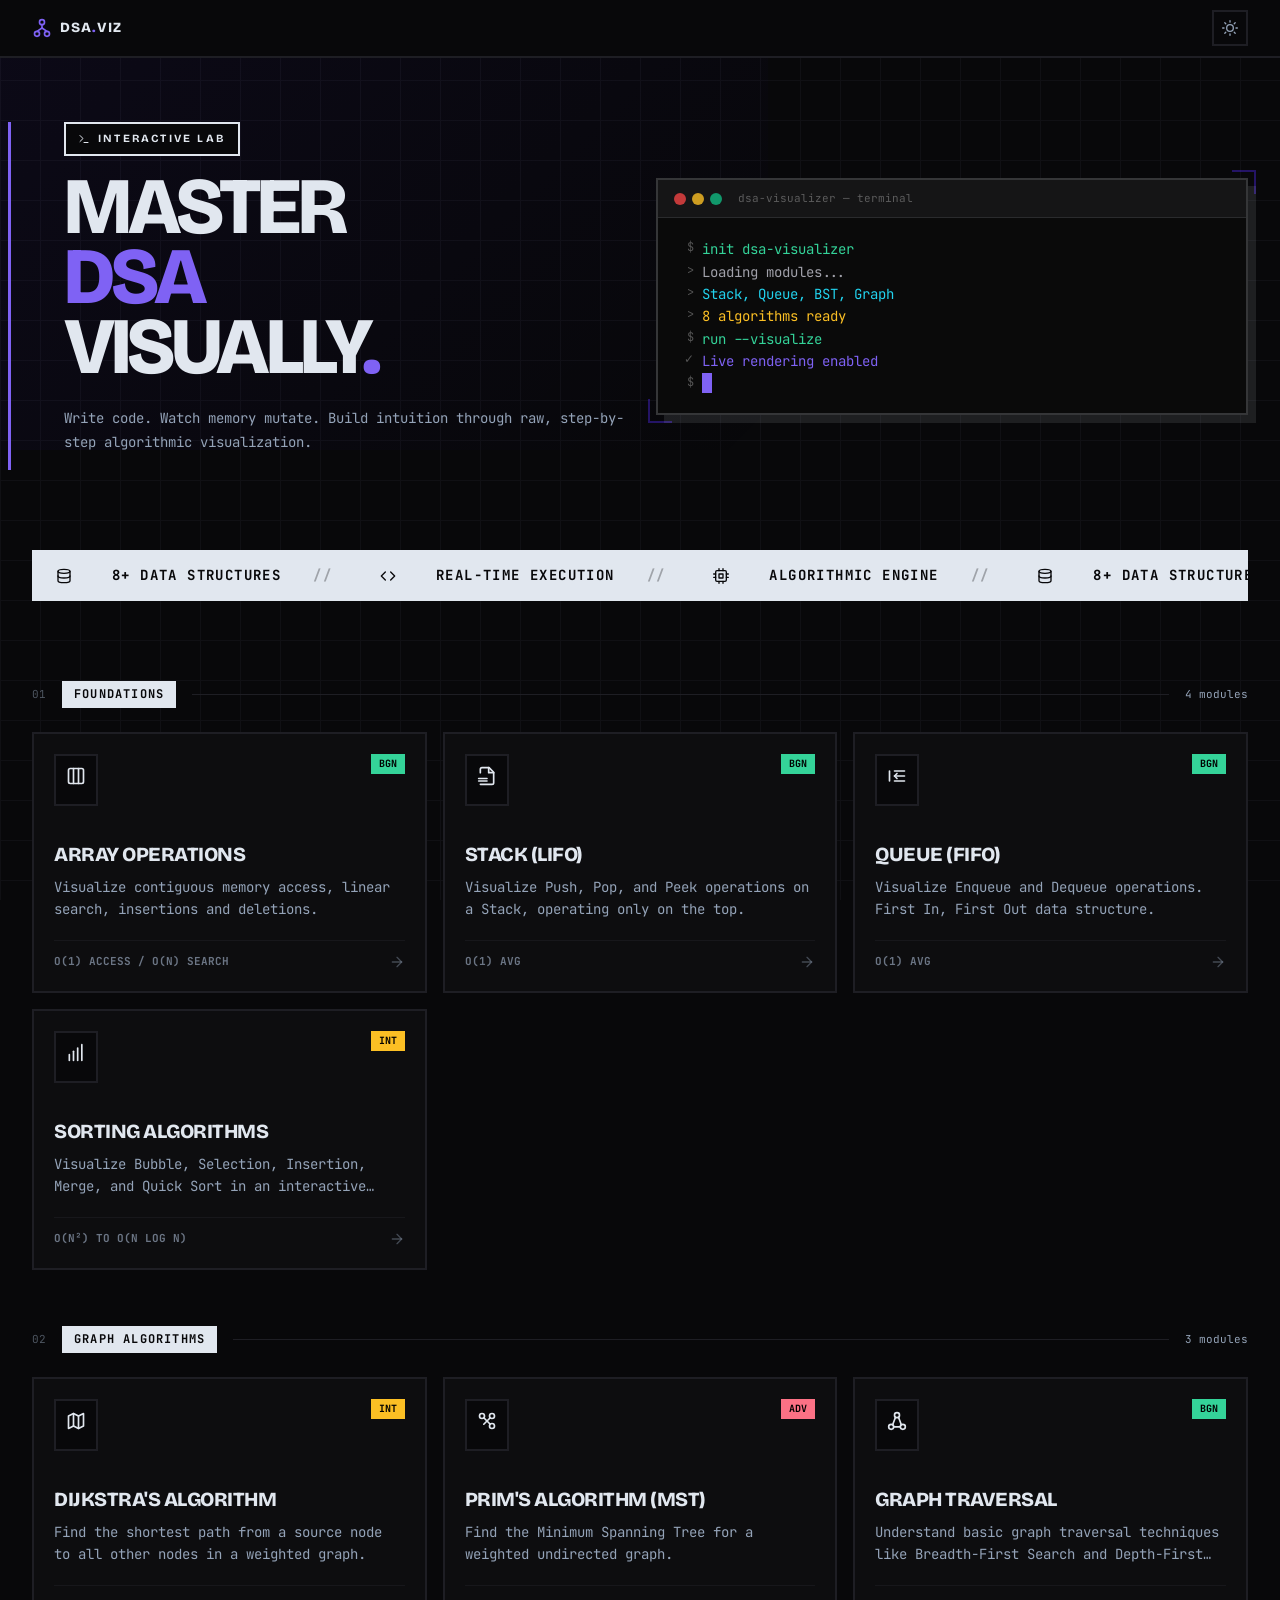
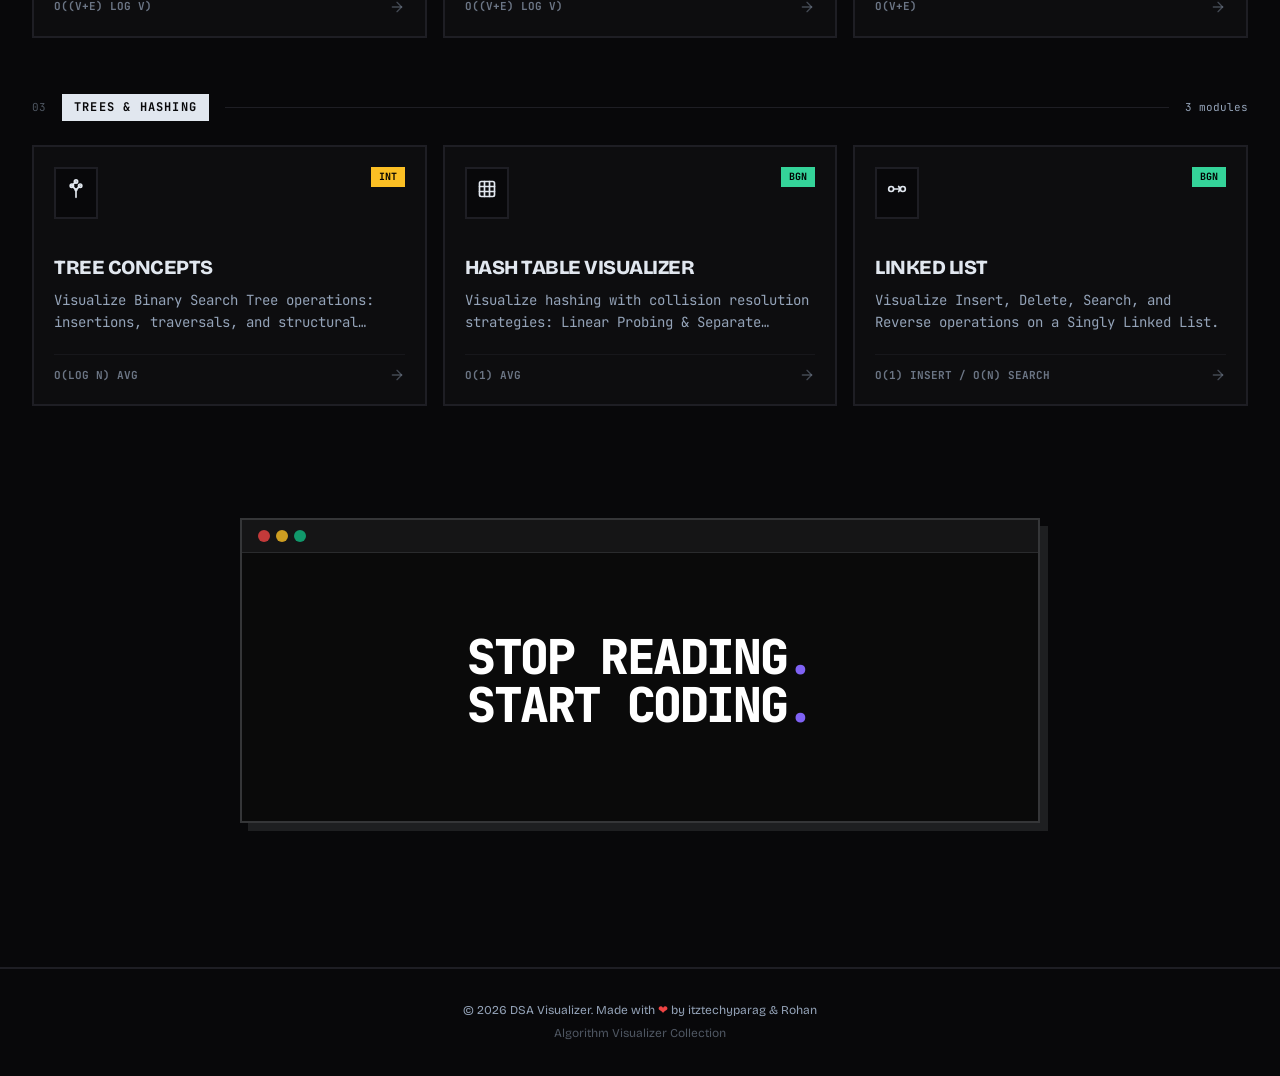
==== commit c666b4b7: "Standardize visualizer playback and add new visualizations" ====
--- a/index.html
+++ b/index.html
@@ -1,47 +1,209 @@
 <!DOCTYPE html>
 <html lang="en">
+
 <head>
   <meta charset="UTF-8">
   <meta name="viewport" content="width=device-width, initial-scale=1.0">
   <title>ADSA Visualizer Dashboard</title>
   <link rel="stylesheet" href="style.css">
   <style>
+    /* New dashboard grid for exactly matching the React design */
     .dashboard-grid {
       display: grid;
-      grid-template-columns: repeat(auto-fit, minmax(300px, 1fr));
-      gap: 1.5rem;
-      margin-top: 2rem;
-    }
+      grid-template-columns: repeat(1, minmax(0, 1fr));
+      gap: 1rem;
+      margin-top: 1.5rem;
+    }
+
+    @media (min-width: 768px) {
+      .dashboard-grid {
+        grid-template-columns: repeat(2, minmax(0, 1fr));
+      }
+    }
+
+    @media (min-width: 1024px) {
+      .dashboard-grid {
+        grid-template-columns: repeat(3, minmax(0, 1fr));
+      }
+    }
+
     .algo-card {
       text-decoration: none;
       color: inherit;
       display: flex;
       flex-direction: column;
       height: 100%;
-    }
-    .algo-icon {
-      margin-bottom: 1rem;
-      color: var(--accent);
-    }
-    .algo-icon svg { width: 32px; height: 32px; }
+      padding: 1.25rem;
+      background: var(--bg-card);
+      border: 2px solid var(--border);
+      transition: all 0.2s ease;
+      position: relative;
+    }
+
+    .algo-card:hover {
+      border-color: var(--fg);
+      box-shadow: 6px 6px 0px 0px hsla(var(--fg-hsl), 0.1);
+      transform: translate(-3px, -3px);
+    }
+
+    .dark .algo-card:hover {
+      box-shadow: 6px 6px 0px 0px hsla(0, 0%, 100%, 0.1);
+    }
+
+    .algo-card:active {
+      box-shadow: none;
+      transform: translate(0, 0);
+    }
+
+    .card-top-row {
+      display: flex;
+      justify-content: space-between;
+      align-items: flex-start;
+      margin-bottom: 2rem;
+    }
+
+    .algo-icon-wrap {
+      padding: 0.625rem;
+      border: 2px solid var(--border);
+      background: var(--bg);
+      transition: border-color 0.2s;
+    }
+
+    .algo-card:hover .algo-icon-wrap {
+      border-color: var(--fg);
+    }
+
+    .algo-icon-wrap svg {
+      width: 20px;
+      height: 20px;
+    }
+
+    .difficulty-badge {
+      font-size: 0.625rem;
+      font-family: var(--font-mono);
+      font-weight: 700;
+      padding: 0.125rem 0.5rem;
+      background: #34d399;
+      /* emerald-400 */
+      color: #000;
+      text-transform: uppercase;
+    }
+
+    .difficulty-badge.int {
+      background: #fbbf24;
+    }
+
+    /* amber-400 */
+    .difficulty-badge.adv {
+      background: #fb7185;
+    }
+
+    /* rose-400 */
+
     .algo-title {
       font-size: 1.25rem;
-      font-weight: 800;
-      margin-bottom: 0.5rem;
-    }
+      font-weight: 900;
+      text-transform: uppercase;
+      letter-spacing: -0.025em;
+      margin-bottom: 0.375rem;
+      transition: color 0.2s;
+    }
+
+    .algo-card:hover .algo-title {
+      color: var(--accent);
+    }
+
     .algo-desc {
       font-size: 0.875rem;
+      font-family: var(--font-mono);
       color: var(--fg-muted);
       flex-grow: 1;
-      margin-bottom: 1rem;
+      margin-bottom: 1.25rem;
+      line-height: 1.6;
+      display: -webkit-box;
+      -webkit-line-clamp: 2;
+      -webkit-box-orient: vertical;
+      overflow: hidden;
+    }
+
+    .card-footer {
+      display: flex;
+      justify-content: space-between;
+      align-items: center;
+      padding-top: 0.75rem;
+      border-top: 1px solid hsla(var(--border-hsl), 0.6);
+    }
+
+    .complexity-text {
+      font-size: 0.6875rem;
+      font-family: var(--font-mono);
+      font-weight: 700;
+      color: hsla(var(--fg-muted-hsl), 0.7);
+      text-transform: uppercase;
+    }
+
+    .card-footer-icon {
+      width: 1rem;
+      height: 1rem;
+      color: hsla(var(--fg-muted-hsl), 0.4);
+      transition: all 0.2s;
+    }
+
+    .algo-card:hover .card-footer-icon {
+      color: var(--accent);
+      transform: translateX(4px);
+    }
+
+    /* Layout classes */
+    .section-header {
+      display: flex;
+      align-items: center;
+      gap: 1rem;
+      margin-bottom: 1.5rem;
+    }
+
+    .section-num {
+      font-size: 0.6875rem;
+      font-family: var(--font-mono);
+      color: hsla(var(--fg-muted-hsl), 0.5);
+      font-variant-numeric: tabular-nums;
+    }
+
+    .section-title {
+      background: var(--fg);
+      color: var(--bg);
+      padding: 0.25rem 0.75rem;
+      font-family: var(--font-mono);
+      font-weight: 700;
+      font-size: 0.75rem;
+      text-transform: uppercase;
+      letter-spacing: 0.1em;
+    }
+
+    .section-line {
+      height: 1px;
+      flex: 1;
+      background: var(--border);
+    }
+
+    .section-count {
+      font-family: var(--font-mono);
+      font-size: 0.6875rem;
+      color: var(--fg-muted);
+    }
+
+    .topic-group {
+      margin-bottom: 3.5rem;
     }
   </style>
 </head>
+
 <body class="dark">
   <header class="header" id="header">
     <div class="container header-inner">
       <a class="logo" href="#">
-        <svg xmlns="http://www.w3.org/2000/svg" viewBox="0 0 24 24" fill="none" stroke="currentColor" stroke-width="2" stroke-linecap="round" stroke-linejoin="round">
+        <svg xmlns="http://www.w3.org/2000/svg" viewBox="0 0 24 24" fill="none" stroke="currentColor" stroke-width="2"
+          stroke-linecap="round" stroke-linejoin="round">
           <circle cx="12" cy="5" r="3" />
           <line x1="12" y1="8" x2="12" y2="12" />
           <circle cx="6" cy="19" r="3" />
@@ -52,7 +214,8 @@
         <span>DSA<span class="logo-dot">.</span>VIZ</span>
       </a>
       <button class="theme-toggle" id="theme-toggle" aria-label="Toggle theme">
-        <svg id="icon-sun" xmlns="http://www.w3.org/2000/svg" viewBox="0 0 24 24" fill="none" stroke="currentColor" stroke-width="2" stroke-linecap="round" stroke-linejoin="round">
+        <svg id="icon-sun" xmlns="http://www.w3.org/2000/svg" viewBox="0 0 24 24" fill="none" stroke="currentColor"
+          stroke-width="2" stroke-linecap="round" stroke-linejoin="round">
           <circle cx="12" cy="12" r="5" />
           <line x1="12" y1="1" x2="12" y2="3" />
           <line x1="12" y1="21" x2="12" y2="23" />
@@ -63,74 +226,405 @@
           <line x1="4.22" y1="19.78" x2="5.64" y2="18.36" />
           <line x1="18.36" y1="5.64" x2="19.78" y2="4.22" />
         </svg>
-        <svg id="icon-moon" style="display:none" xmlns="http://www.w3.org/2000/svg" viewBox="0 0 24 24" fill="none" stroke="currentColor" stroke-width="2" stroke-linecap="round" stroke-linejoin="round">
+        <svg id="icon-moon" style="display:none" xmlns="http://www.w3.org/2000/svg" viewBox="0 0 24 24" fill="none"
+          stroke="currentColor" stroke-width="2" stroke-linecap="round" stroke-linejoin="round">
           <path d="M21 12.79A9 9 0 1 1 11.21 3 7 7 0 0 0 21 12.79z" />
         </svg>
       </button>
     </div>
   </header>
 
-  <div class="container">
-    <section class="hero" id="hero">
-      <div class="hero-badge">
-        <svg xmlns="http://www.w3.org/2000/svg" viewBox="0 0 24 24" fill="none" stroke="currentColor" stroke-width="2" stroke-linecap="round" stroke-linejoin="round"><polyline points="4 17 10 11 4 5" /><line x1="12" y1="19" x2="20" y2="19" /></svg>
-        ADSA Mini Project Dashboard
+  <div class="container main-content-padding pt-16 md:pt-24 pb-24">
+    <!-- Hero Split -->
+    <div class="hero-split">
+      <!-- Left: Text -->
+      <div class="hero-text-side">
+        <div class="hero-line-accent"></div>
+        <div class="hero-text-content">
+          <div class="hero-badge">
+            <svg xmlns="http://www.w3.org/2000/svg" viewBox="0 0 24 24" fill="none" stroke="currentColor"
+              stroke-width="2" stroke-linecap="round" stroke-linejoin="round">
+              <polyline points="4 17 10 11 4 5" />
+              <line x1="12" y1="19" x2="20" y2="19" />
+            </svg>
+            Interactive Lab
+          </div>
+          <h1>
+            <span class="block text-reveal">Master</span>
+            <span class="block text-reveal text-accent">DSA</span>
+            <span class="block text-reveal">Visually<span class="text-accent">.</span></span>
+          </h1>
+          <p class="hero-desc">Write code. Watch memory mutate. Build intuition through raw, step-by-step algorithmic
+            visualization.</p>
+        </div>
       </div>
-      <h1>Algorithm<br><span class="accent">Visualizer</span><br>Collection<span class="accent">.</span></h1>
-      <p class="hero-desc">Explore various data structures and algorithms with interactive, step-by-step visualizations.</p>
-    </section>
-
-    <section class="dashboard-grid">
-      <!-- Dijkstra -->
-      <a href="dijkstra.html" class="info-card algo-card">
-        <div class="algo-icon">
-          <svg xmlns="http://www.w3.org/2000/svg" viewBox="0 0 24 24" fill="none" stroke="currentColor" stroke-width="2" stroke-linecap="round" stroke-linejoin="round"><polygon points="3 6 9 3 15 6 21 3 21 18 15 21 9 18 3 21"></polygon><line x1="9" y1="3" x2="9" y2="18"></line><line x1="15" y1="6" x2="15" y2="21"></line></svg>
-        </div>
-        <h2 class="algo-title">Dijkstra's Algorithm</h2>
-        <p class="algo-desc">Find the shortest path from a source node to all other nodes in a weighted graph.</p>
-        <span class="complexity-badge">O((V+E) log V)</span>
-      </a>
-
-      <!-- Prim's -->
-      <a href="prims.html" class="info-card algo-card">
-        <div class="algo-icon">
-          <svg xmlns="http://www.w3.org/2000/svg" viewBox="0 0 24 24" fill="none" stroke="currentColor" stroke-width="2" stroke-linecap="round" stroke-linejoin="round"><circle cx="18" cy="18" r="3"></circle><circle cx="6" cy="6" r="3"></circle><circle cx="18" cy="6" r="3"></circle><line x1="8.12" y1="8.12" x2="15.88" y2="15.88"></line><line x1="15.88" y1="8.12" x2="8.12" y2="15.88"></line></svg>
-        </div>
-        <h2 class="algo-title">Prim's Algorithm (MST)</h2>
-        <p class="algo-desc">Find the Minimum Spanning Tree for a weighted undirected graph.</p>
-        <span class="complexity-badge">O((V+E) log V)</span>
-      </a>
-
-      <!-- Hash Table -->
-      <a href="hash.html" class="info-card algo-card">
-        <div class="algo-icon">
-          <svg xmlns="http://www.w3.org/2000/svg" viewBox="0 0 24 24" fill="none" stroke="currentColor" stroke-width="2" stroke-linecap="round" stroke-linejoin="round"><rect x="3" y="3" width="18" height="18" rx="2" ry="2"></rect><line x1="3" y1="9" x2="21" y2="9"></line><line x1="3" y1="15" x2="21" y2="15"></line><line x1="9" y1="3" x2="9" y2="21"></line><line x1="15" y1="3" x2="15" y2="21"></line></svg>
-        </div>
-        <h2 class="algo-title">Hash Table Visualizer</h2>
-        <p class="algo-desc">Visualize hashing with collision resolution strategies: Linear Probing & Separate Chaining.</p>
-        <span class="complexity-badge">O(1) Avg</span>
-      </a>
-
-      <!-- Tree -->
-      <a href="tree.html" class="info-card algo-card">
-        <div class="algo-icon">
-          <svg xmlns="http://www.w3.org/2000/svg" viewBox="0 0 24 24" fill="none" stroke="currentColor" stroke-width="2" stroke-linecap="round" stroke-linejoin="round"><line x1="12" y1="22" x2="12" y2="13"></line><line x1="12" y1="13" x2="7" y2="8"></line><line x1="12" y1="13" x2="17" y2="8"></line><circle cx="12" cy="13" r="1"></circle><circle cx="7" cy="8" r="2"></circle><circle cx="17" cy="8" r="2"></circle><circle cx="12" cy="3" r="2"></circle><line x1="7" y1="8" x2="12" y2="3"></line></svg>
-        </div>
-        <h2 class="algo-title">Tree Concepts</h2>
-        <p class="algo-desc">Visualize Binary Search Tree operations: insertions, traversals, and structural changes.</p>
-        <span class="complexity-badge">O(log N) Avg</span>
-      </a>
-
-      <!-- Graph Concepts -->
-      <a href="graph.html" class="info-card algo-card">
-        <div class="algo-icon">
-          <svg xmlns="http://www.w3.org/2000/svg" viewBox="0 0 24 24" fill="none" stroke="currentColor" stroke-width="2" stroke-linecap="round" stroke-linejoin="round"><circle cx="5" cy="19" r="3"></circle><circle cx="19" cy="19" r="3"></circle><circle cx="12" cy="5" r="3"></circle><line x1="6.8" y1="16.6" x2="10.2" y2="7.4"></line><line x1="13.8" y1="7.4" x2="17.2" y2="16.6"></line><line x1="8" y1="19" x2="16" y2="19"></line></svg>
-        </div>
-        <h2 class="algo-title">Graph Traversal (BFS / DFS)</h2>
-        <p class="algo-desc">Understand basic graph traversal techniques like Breadth-First Search and Depth-First Search.</p>
-        <span class="complexity-badge">O(V+E)</span>
-      </a>
-    </section>
+
+      <!-- Right: Terminal Mockup -->
+      <div class="hero-terminal-side">
+        <div class="terminal-mockup">
+          <div class="terminal-header">
+            <div class="terminal-dots">
+              <span class="term-dot red"></span>
+              <span class="term-dot yellow"></span>
+              <span class="term-dot green"></span>
+            </div>
+            <span class="terminal-title">dsa-visualizer — terminal</span>
+          </div>
+          <div class="terminal-body">
+            <div class="term-line animate-type-1"><span class="term-prefix">$</span><span class="term-text emerald">init
+                dsa-visualizer</span></div>
+            <div class="term-line animate-type-2"><span class="term-prefix">&gt;</span><span
+                class="term-text muted">Loading modules...</span></div>
+            <div class="term-line animate-type-3"><span class="term-prefix">&gt;</span><span
+                class="term-text cyan">Stack, Queue, BST, Graph</span></div>
+            <div class="term-line animate-type-4"><span class="term-prefix">&gt;</span><span class="term-text amber">8
+                algorithms ready</span></div>
+            <div class="term-line animate-type-5"><span class="term-prefix">$</span><span class="term-text emerald">run
+                --visualize</span></div>
+            <div class="term-line animate-type-6"><span class="term-prefix">✓</span><span class="term-text primary">Live
+                rendering enabled</span></div>
+            <div class="term-line animate-type-7 mt-2 flex-align">
+              <span class="term-prefix">$</span><span class="term-cursor pulse-anim"></span>
+            </div>
+          </div>
+        </div>
+        <div class="corner-tl"></div>
+        <div class="corner-br"></div>
+      </div>
+    </div>
+
+    <!-- Stats Ticker -->
+    <div class="stats-ticker border-y">
+      <div class="ticker-marquee">
+        <!-- We use JS or just duplicate for marquee -->
+        <div class="ticker-content animate-marquee">
+          <div class="ticker-item"><svg xmlns="http://www.w3.org/2000/svg" viewBox="0 0 24 24" fill="none"
+              stroke="currentColor" stroke-width="2" stroke-linecap="round" stroke-linejoin="round">
+              <ellipse cx="12" cy="5" rx="9" ry="3"></ellipse>
+              <path d="M21 12c0 1.66-4 3-9 3s-9-1.34-9-3"></path>
+              <path d="M3 5v14c0 1.66 4 3 9 3s9-1.34 9-3V5"></path>
+            </svg> 8+ Data Structures <span class="ticker-slash">//</span></div>
+          <div class="ticker-item"><svg xmlns="http://www.w3.org/2000/svg" viewBox="0 0 24 24" fill="none"
+              stroke="currentColor" stroke-width="2" stroke-linecap="round" stroke-linejoin="round">
+              <polyline points="16 18 22 12 16 6"></polyline>
+              <polyline points="8 6 2 12 8 18"></polyline>
+            </svg> Real-time Execution <span class="ticker-slash">//</span></div>
+          <div class="ticker-item"><svg xmlns="http://www.w3.org/2000/svg" viewBox="0 0 24 24" fill="none"
+              stroke="currentColor" stroke-width="2" stroke-linecap="round" stroke-linejoin="round">
+              <rect x="4" y="4" width="16" height="16" rx="2" ry="2"></rect>
+              <rect x="9" y="9" width="6" height="6"></rect>
+              <line x1="9" y1="1" x2="9" y2="4"></line>
+              <line x1="15" y1="1" x2="15" y2="4"></line>
+              <line x1="9" y1="20" x2="9" y2="23"></line>
+              <line x1="15" y1="20" x2="15" y2="23"></line>
+              <line x1="20" y1="9" x2="23" y2="9"></line>
+              <line x1="20" y1="14" x2="23" y2="14"></line>
+              <line x1="1" y1="9" x2="4" y2="9"></line>
+              <line x1="1" y1="14" x2="4" y2="14"></line>
+            </svg> Algorithmic Engine <span class="ticker-slash">//</span></div>
+          <div class="ticker-item"><svg xmlns="http://www.w3.org/2000/svg" viewBox="0 0 24 24" fill="none"
+              stroke="currentColor" stroke-width="2" stroke-linecap="round" stroke-linejoin="round">
+              <ellipse cx="12" cy="5" rx="9" ry="3"></ellipse>
+              <path d="M21 12c0 1.66-4 3-9 3s-9-1.34-9-3"></path>
+              <path d="M3 5v14c0 1.66 4 3 9 3s9-1.34 9-3V5"></path>
+            </svg> 8+ Data Structures <span class="ticker-slash">//</span></div>
+          <div class="ticker-item"><svg xmlns="http://www.w3.org/2000/svg" viewBox="0 0 24 24" fill="none"
+              stroke="currentColor" stroke-width="2" stroke-linecap="round" stroke-linejoin="round">
+              <polyline points="16 18 22 12 16 6"></polyline>
+              <polyline points="8 6 2 12 8 18"></polyline>
+            </svg> Real-time Execution <span class="ticker-slash">//</span></div>
+          <div class="ticker-item"><svg xmlns="http://www.w3.org/2000/svg" viewBox="0 0 24 24" fill="none"
+              stroke="currentColor" stroke-width="2" stroke-linecap="round" stroke-linejoin="round">
+              <rect x="4" y="4" width="16" height="16" rx="2" ry="2"></rect>
+              <rect x="9" y="9" width="6" height="6"></rect>
+              <line x1="9" y1="1" x2="9" y2="4"></line>
+              <line x1="15" y1="1" x2="15" y2="4"></line>
+              <line x1="9" y1="20" x2="9" y2="23"></line>
+              <line x1="15" y1="20" x2="15" y2="23"></line>
+              <line x1="20" y1="9" x2="23" y2="9"></line>
+              <line x1="20" y1="14" x2="23" y2="14"></line>
+              <line x1="1" y1="9" x2="4" y2="9"></line>
+              <line x1="1" y1="14" x2="4" y2="14"></line>
+            </svg> Algorithmic Engine <span class="ticker-slash">//</span></div>
+        </div>
+      </div>
+    </div>
+
+    <!-- Topics Grid -->
+    <div id="topics">
+      <!-- Section 1: Foundations -->
+      <div class="topic-group">
+        <div class="section-header">
+          <span class="section-num">01</span>
+          <div class="section-title">Foundations</div>
+          <div class="section-line"></div>
+          <div class="section-count">4 modules</div>
+        </div>
+        <div class="dashboard-grid">
+          <!-- Array -->
+          <a href="array.html" class="algo-card">
+            <div class="card-top-row">
+              <div class="algo-icon-wrap">
+                <svg xmlns="http://www.w3.org/2000/svg" viewBox="0 0 24 24" fill="none" stroke="currentColor" stroke-width="2" stroke-linecap="round" stroke-linejoin="round"><rect x="3" y="3" width="18" height="18" rx="2" ry="2"></rect><line x1="9" y1="3" x2="9" y2="21"></line><line x1="15" y1="3" x2="15" y2="21"></line></svg>
+              </div>
+              <span class="difficulty-badge">BGN</span>
+            </div>
+            <h3 class="algo-title">Array Operations</h3>
+            <p class="algo-desc">Visualize contiguous memory access, linear search, insertions and deletions.</p>
+            <div class="card-footer">
+              <span class="complexity-text">O(1) Access / O(N) Search</span>
+              <svg class="card-footer-icon" xmlns="http://www.w3.org/2000/svg" viewBox="0 0 24 24" fill="none" stroke="currentColor" stroke-width="2" stroke-linecap="round" stroke-linejoin="round"><polyline points="5 12 19 12"></polyline><polyline points="12 5 19 12 12 19"></polyline></svg>
+            </div>
+          </a>
+
+          <!-- Stack -->
+          <a href="stack.html" class="algo-card">
+            <div class="card-top-row">
+              <div class="algo-icon-wrap">
+                <svg xmlns="http://www.w3.org/2000/svg" viewBox="0 0 24 24" fill="none" stroke="currentColor" stroke-width="2" stroke-linecap="round" stroke-linejoin="round"><path d="M4 22h14a2 2 0 0 0 2-2V7.5L14.5 2H6a2 2 0 0 0-2 2v4"></path><polyline points="14 2 14 8 20 8"></polyline><path d="M2 15h10"></path><path d="M2 18h10"></path></svg>
+              </div>
+              <span class="difficulty-badge">BGN</span>
+            </div>
+            <h3 class="algo-title">Stack (LIFO)</h3>
+            <p class="algo-desc">Visualize Push, Pop, and Peek operations on a Stack, operating only on the top.</p>
+            <div class="card-footer">
+              <span class="complexity-text">O(1) Avg</span>
+              <svg class="card-footer-icon" xmlns="http://www.w3.org/2000/svg" viewBox="0 0 24 24" fill="none" stroke="currentColor" stroke-width="2" stroke-linecap="round" stroke-linejoin="round"><polyline points="5 12 19 12"></polyline><polyline points="12 5 19 12 12 19"></polyline></svg>
+            </div>
+          </a>
+
+          <!-- Queue -->
+          <a href="queue.html" class="algo-card">
+            <div class="card-top-row">
+              <div class="algo-icon-wrap">
+                <svg xmlns="http://www.w3.org/2000/svg" viewBox="0 0 24 24" fill="none" stroke="currentColor" stroke-width="2" stroke-linecap="round" stroke-linejoin="round"><line x1="21" y1="12" x2="9" y2="12"></line><line x1="21" y1="6" x2="9" y2="6"></line><line x1="21" y1="18" x2="9" y2="18"></line><polyline points="12 15 9 12 12 9"></polyline><line x1="3" y1="6" x2="3" y2="18"></line></svg>
+              </div>
+              <span class="difficulty-badge">BGN</span>
+            </div>
+            <h3 class="algo-title">Queue (FIFO)</h3>
+            <p class="algo-desc">Visualize Enqueue and Dequeue operations. First In, First Out data structure.</p>
+            <div class="card-footer">
+              <span class="complexity-text">O(1) Avg</span>
+              <svg class="card-footer-icon" xmlns="http://www.w3.org/2000/svg" viewBox="0 0 24 24" fill="none" stroke="currentColor" stroke-width="2" stroke-linecap="round" stroke-linejoin="round"><polyline points="5 12 19 12"></polyline><polyline points="12 5 19 12 12 19"></polyline></svg>
+            </div>
+          </a>
+
+          <!-- Sorting Algorithms -->
+          <a href="sorting.html" class="algo-card">
+            <div class="card-top-row">
+              <div class="algo-icon-wrap">
+                <svg xmlns="http://www.w3.org/2000/svg" viewBox="0 0 24 24" fill="none" stroke="currentColor" stroke-width="2" stroke-linecap="round" stroke-linejoin="round"><line x1="4" y1="21" x2="4" y2="14"></line><line x1="9" y1="21" x2="9" y2="10"></line><line x1="14" y1="21" x2="14" y2="6"></line><line x1="19" y1="21" x2="19" y2="2"></line></svg>
+              </div>
+              <span class="difficulty-badge int">INT</span>
+            </div>
+            <h3 class="algo-title">Sorting Algorithms</h3>
+            <p class="algo-desc">Visualize Bubble, Selection, Insertion, Merge, and Quick Sort in an interactive array.</p>
+            <div class="card-footer">
+              <span class="complexity-text">O(N²) to O(N log N)</span>
+              <svg class="card-footer-icon" xmlns="http://www.w3.org/2000/svg" viewBox="0 0 24 24" fill="none" stroke="currentColor" stroke-width="2" stroke-linecap="round" stroke-linejoin="round"><polyline points="5 12 19 12"></polyline><polyline points="12 5 19 12 12 19"></polyline></svg>
+            </div>
+          </a>
+        </div>
+      </div>
+
+      <!-- Section 2: Graphs -->
+      <div class="topic-group">
+        <div class="section-header">
+          <span class="section-num">02</span>
+          <div class="section-title">Graph Algorithms</div>
+          <div class="section-line"></div>
+          <div class="section-count">3 modules</div>
+        </div>
+        <div class="dashboard-grid">
+          <!-- Dijkstra -->
+          <a href="dijkstra.html" class="algo-card">
+            <div class="card-top-row">
+              <div class="algo-icon-wrap">
+                <svg xmlns="http://www.w3.org/2000/svg" viewBox="0 0 24 24" fill="none" stroke="currentColor"
+                  stroke-width="2" stroke-linecap="round" stroke-linejoin="round">
+                  <polygon points="3 6 9 3 15 6 21 3 21 18 15 21 9 18 3 21"></polygon>
+                  <line x1="9" y1="3" x2="9" y2="18"></line>
+                  <line x1="15" y1="6" x2="15" y2="21"></line>
+                </svg>
+              </div>
+              <span class="difficulty-badge int">INT</span>
+            </div>
+            <h3 class="algo-title">Dijkstra's Algorithm</h3>
+            <p class="algo-desc">Find the shortest path from a source node to all other nodes in a weighted graph.</p>
+            <div class="card-footer">
+              <span class="complexity-text">O((V+E) log V)</span>
+              <svg class="card-footer-icon" xmlns="http://www.w3.org/2000/svg" viewBox="0 0 24 24" fill="none"
+                stroke="currentColor" stroke-width="2" stroke-linecap="round" stroke-linejoin="round">
+                <polyline points="5 12 19 12"></polyline>
+                <polyline points="12 5 19 12 12 19"></polyline>
+              </svg>
+            </div>
+          </a>
+
+          <!-- Prim's -->
+          <a href="prims.html" class="algo-card">
+            <div class="card-top-row">
+              <div class="algo-icon-wrap">
+                <svg xmlns="http://www.w3.org/2000/svg" viewBox="0 0 24 24" fill="none" stroke="currentColor"
+                  stroke-width="2" stroke-linecap="round" stroke-linejoin="round">
+                  <circle cx="18" cy="18" r="3"></circle>
+                  <circle cx="6" cy="6" r="3"></circle>
+                  <circle cx="18" cy="6" r="3"></circle>
+                  <line x1="8.12" y1="8.12" x2="15.88" y2="15.88"></line>
+                  <line x1="15.88" y1="8.12" x2="8.12" y2="15.88"></line>
+                </svg>
+              </div>
+              <span class="difficulty-badge adv">ADV</span>
+            </div>
+            <h3 class="algo-title">Prim's Algorithm (MST)</h3>
+            <p class="algo-desc">Find the Minimum Spanning Tree for a weighted undirected graph.</p>
+            <div class="card-footer">
+              <span class="complexity-text">O((V+E) log V)</span>
+              <svg class="card-footer-icon" xmlns="http://www.w3.org/2000/svg" viewBox="0 0 24 24" fill="none"
+                stroke="currentColor" stroke-width="2" stroke-linecap="round" stroke-linejoin="round">
+                <polyline points="5 12 19 12"></polyline>
+                <polyline points="12 5 19 12 12 19"></polyline>
+              </svg>
+            </div>
+          </a>
+
+          <!-- Graph Concepts -->
+          <a href="graph.html" class="algo-card">
+            <div class="card-top-row">
+              <div class="algo-icon-wrap">
+                <svg xmlns="http://www.w3.org/2000/svg" viewBox="0 0 24 24" fill="none" stroke="currentColor"
+                  stroke-width="2" stroke-linecap="round" stroke-linejoin="round">
+                  <circle cx="5" cy="19" r="3"></circle>
+                  <circle cx="19" cy="19" r="3"></circle>
+                  <circle cx="12" cy="5" r="3"></circle>
+                  <line x1="6.8" y1="16.6" x2="10.2" y2="7.4"></line>
+                  <line x1="13.8" y1="7.4" x2="17.2" y2="16.6"></line>
+                  <line x1="8" y1="19" x2="16" y2="19"></line>
+                </svg>
+              </div>
+              <span class="difficulty-badge">BGN</span>
+            </div>
+            <h3 class="algo-title">Graph Traversal</h3>
+            <p class="algo-desc">Understand basic graph traversal techniques like Breadth-First Search and Depth-First
+              Search.</p>
+            <div class="card-footer">
+              <span class="complexity-text">O(V+E)</span>
+              <svg class="card-footer-icon" xmlns="http://www.w3.org/2000/svg" viewBox="0 0 24 24" fill="none"
+                stroke="currentColor" stroke-width="2" stroke-linecap="round" stroke-linejoin="round">
+                <polyline points="5 12 19 12"></polyline>
+                <polyline points="12 5 19 12 12 19"></polyline>
+              </svg>
+            </div>
+          </a>
+        </div>
+      </div>
+
+      <!-- Section 3: Trees & Hashing -->
+      <div class="topic-group">
+        <div class="section-header">
+          <span class="section-num">03</span>
+          <div class="section-title">Trees & Hashing</div>
+          <div class="section-line"></div>
+          <div class="section-count">3 modules</div>
+        </div>
+        <div class="dashboard-grid">
+          <!-- Tree -->
+          <a href="tree.html" class="algo-card">
+            <div class="card-top-row">
+              <div class="algo-icon-wrap">
+                <svg xmlns="http://www.w3.org/2000/svg" viewBox="0 0 24 24" fill="none" stroke="currentColor"
+                  stroke-width="2" stroke-linecap="round" stroke-linejoin="round">
+                  <line x1="12" y1="22" x2="12" y2="13"></line>
+                  <line x1="12" y1="13" x2="7" y2="8"></line>
+                  <line x1="12" y1="13" x2="17" y2="8"></line>
+                  <circle cx="12" cy="13" r="1"></circle>
+                  <circle cx="7" cy="8" r="2"></circle>
+                  <circle cx="17" cy="8" r="2"></circle>
+                  <circle cx="12" cy="3" r="2"></circle>
+                  <line x1="7" y1="8" x2="12" y2="3"></line>
+                </svg>
+              </div>
+              <span class="difficulty-badge int">INT</span>
+            </div>
+            <h3 class="algo-title">Tree Concepts</h3>
+            <p class="algo-desc">Visualize Binary Search Tree operations: insertions, traversals, and structural
+              changes.</p>
+            <div class="card-footer">
+              <span class="complexity-text">O(log N) Avg</span>
+              <svg class="card-footer-icon" xmlns="http://www.w3.org/2000/svg" viewBox="0 0 24 24" fill="none"
+                stroke="currentColor" stroke-width="2" stroke-linecap="round" stroke-linejoin="round">
+                <polyline points="5 12 19 12"></polyline>
+                <polyline points="12 5 19 12 12 19"></polyline>
+              </svg>
+            </div>
+          </a>
+
+          <!-- Hash Table -->
+          <a href="hash.html" class="algo-card">
+            <div class="card-top-row">
+              <div class="algo-icon-wrap">
+                <svg xmlns="http://www.w3.org/2000/svg" viewBox="0 0 24 24" fill="none" stroke="currentColor"
+                  stroke-width="2" stroke-linecap="round" stroke-linejoin="round">
+                  <rect x="3" y="3" width="18" height="18" rx="2" ry="2"></rect>
+                  <line x1="3" y1="9" x2="21" y2="9"></line>
+                  <line x1="3" y1="15" x2="21" y2="15"></line>
+                  <line x1="9" y1="3" x2="9" y2="21"></line>
+                  <line x1="15" y1="3" x2="15" y2="21"></line>
+                </svg>
+              </div>
+              <span class="difficulty-badge">BGN</span>
+            </div>
+            <h3 class="algo-title">Hash Table Visualizer</h3>
+            <p class="algo-desc">Visualize hashing with collision resolution strategies: Linear Probing & Separate
+              Chaining.</p>
+            <div class="card-footer">
+              <span class="complexity-text">O(1) Avg</span>
+              <svg class="card-footer-icon" xmlns="http://www.w3.org/2000/svg" viewBox="0 0 24 24" fill="none"
+                stroke="currentColor" stroke-width="2" stroke-linecap="round" stroke-linejoin="round">
+                <polyline points="5 12 19 12"></polyline>
+                <polyline points="12 5 19 12 12 19"></polyline>
+              </svg>
+            </div>
+          </a>
+
+          <!-- Linked List -->
+          <a href="linkedlist.html" class="algo-card">
+            <div class="card-top-row">
+              <div class="algo-icon-wrap">
+                <svg xmlns="http://www.w3.org/2000/svg" viewBox="0 0 24 24" fill="none" stroke="currentColor" stroke-width="2" stroke-linecap="round" stroke-linejoin="round"><circle cx="5" cy="12" r="3"></circle><circle cx="19" cy="12" r="3"></circle><line x1="8" y1="12" x2="16" y2="12"></line><polyline points="14 9 16 12 14 15"></polyline></svg>
+              </div>
+              <span class="difficulty-badge">BGN</span>
+            </div>
+            <h3 class="algo-title">Linked List</h3>
+            <p class="algo-desc">Visualize Insert, Delete, Search, and Reverse operations on a Singly Linked List.</p>
+            <div class="card-footer">
+              <span class="complexity-text">O(1) Insert / O(N) Search</span>
+              <svg class="card-footer-icon" xmlns="http://www.w3.org/2000/svg" viewBox="0 0 24 24" fill="none" stroke="currentColor" stroke-width="2" stroke-linecap="round" stroke-linejoin="round"><polyline points="5 12 19 12"></polyline><polyline points="12 5 19 12 12 19"></polyline></svg>
+            </div>
+          </a>
+        </div>
+      </div>
+    </div>
+
+
+    <!-- CTA Section -->
+    <div class="cta-box-wrapper mt-28" style="padding: 0 1rem;">
+      <div class="terminal-mockup" style="max-width: 800px; margin: 0 auto;">
+        <div class="terminal-header">
+          <div class="terminal-dots">
+            <span class="term-dot red"></span>
+            <span class="term-dot yellow"></span>
+            <span class="term-dot green"></span>
+          </div>
+        </div>
+        <div class="terminal-body" style="padding: 5rem 2rem; text-align: center; color: #ffffff;">
+          <h2 class="cta-title">
+            Stop Reading<span class="text-accent">.</span><br>
+            Start Coding<span class="text-accent">.</span>
+          </h2>
+        </div>
+      </div>
+    </div>
   </div>
 
   <footer class="footer">
@@ -140,28 +634,7 @@
     </div>
   </footer>
 
-  <script>
-    // Theme toggle logic for the dashboard
-    const themeToggle = document.getElementById('theme-toggle');
-    function loadTheme() {
-      const saved = localStorage.getItem('theme');
-      if (saved === 'light') {
-        document.body.classList.remove('dark');
-        document.getElementById('icon-sun').style.display = 'none';
-        document.getElementById('icon-moon').style.display = 'block';
-      }
-    }
-    function toggleTheme() {
-      const isDark = document.body.classList.contains('dark');
-      document.body.classList.add('theme-transitioning');
-      document.body.classList.toggle('dark');
-      document.getElementById('icon-sun').style.display = isDark ? 'none' : 'block';
-      document.getElementById('icon-moon').style.display = isDark ? 'block' : 'none';
-      localStorage.setItem('theme', isDark ? 'light' : 'dark');
-      setTimeout(() => document.body.classList.remove('theme-transitioning'), 500);
-    }
-    loadTheme();
-    themeToggle.addEventListener('click', toggleTheme);
-  </script>
+  <script src="theme.js"></script>
 </body>
+
 </html>
--- a/style.css
+++ b/style.css
@@ -208,6 +208,19 @@
   .main-grid { grid-template-columns: 2.2fr 0.8fr 1.6fr; }
 }
 
+/* Centered 2-column grid for foundation pages (array, stack, queue, tree, hash) */
+.main-grid.centered-grid {
+  max-width: 1100px;
+  margin-left: auto;
+  margin-right: auto;
+}
+@media (min-width: 768px) {
+  .main-grid.centered-grid { grid-template-columns: 1.2fr 1fr; }
+}
+@media (min-width: 1280px) {
+  .main-grid.centered-grid { grid-template-columns: 1.2fr 1fr; }
+}
+
 /* ─── CANVAS AREA ─── */
 .canvas-wrapper {
   background: var(--canvas-bg);
@@ -517,5 +530,290 @@
   .hero h1 { font-size: 1.75rem; }
   .controls-row { flex-direction: column; }
   .speed-control { margin-left: 0; width: 100%; }
-  .dist-grid { grid-template-columns: 1fr 1fr 1fr; }
-}
+}
+
+/* ═══════════════════════════════════════════════════════
+   NEW DASHBOARD EXACT DESIGN STYLES
+   ═══════════════════════════════════════════════════════ */
+:root {
+  --fg-hsl: 222, 47%, 11%;
+  --fg-muted-hsl: 215, 16%, 47%;
+  --border-hsl: 214, 32%, 91%;
+}
+.dark {
+  --fg-hsl: 213, 31%, 91%;
+  --fg-muted-hsl: 215, 20%, 65%;
+  --border-hsl: 240, 8%, 13%;
+}
+
+.main-content-padding { padding-top: 4rem; padding-bottom: 6rem; }
+
+/* ─── HERO SPLIT ─── */
+.hero-split {
+  display: grid;
+  grid-template-columns: 1fr;
+  gap: 3rem;
+  align-items: center;
+  margin-bottom: 5rem;
+}
+@media (min-width: 1024px) {
+  .hero-split { grid-template-columns: 1fr 1fr; gap: 2rem; }
+}
+
+.hero-text-side {
+  position: relative;
+}
+.hero-line-accent {
+  position: absolute;
+  left: -1rem; top: 0; bottom: 0; width: 3px;
+  background: var(--accent);
+  transform-origin: top;
+  animation: scaleYIn 0.5s ease forwards;
+}
+@media (min-width: 640px) { .hero-line-accent { left: -1.5rem; } }
+
+.hero-text-content {
+  padding-left: 1.5rem;
+}
+@media (min-width: 640px) { .hero-text-content { padding-left: 2rem; } }
+
+.hero-text-side h1 {
+  font-size: clamp(3rem, 8vw, 5rem);
+  font-weight: 900;
+  text-transform: uppercase;
+  line-height: 0.88;
+  letter-spacing: -0.05em;
+  margin-bottom: 1.5rem;
+}
+.text-reveal {
+  opacity: 0;
+  transform: translateX(-20px);
+  animation: fadeSlideIn 0.4s ease forwards;
+}
+.text-reveal:nth-child(1) { animation-delay: 0.15s; }
+.text-reveal:nth-child(2) { animation-delay: 0.25s; }
+.text-reveal:nth-child(3) { animation-delay: 0.35s; }
+.text-accent { color: var(--accent); }
+.block { display: block; }
+
+.hero-actions {
+  display: flex;
+  flex-wrap: wrap;
+  gap: 0.75rem;
+  margin-top: 2rem;
+  opacity: 0;
+  transform: translateY(10px);
+  animation: fadeInUp 0.3s ease 0.65s forwards;
+}
+.hero-btn {
+  padding: 0.75rem 1.5rem;
+  font-family: var(--font-sans);
+  font-weight: 900;
+  font-size: 0.875rem;
+  text-transform: uppercase;
+  letter-spacing: 0.05em;
+  border: 2px solid;
+  transition: all 0.2s;
+}
+.btn-primary.hero-btn {
+  background: var(--accent);
+  color: var(--accent-fg);
+  border-color: var(--accent);
+  box-shadow: 4px 4px 0px 0px hsla(252, 87%, 55%, 0.4);
+}
+.btn-primary.hero-btn:hover {
+  box-shadow: 2px 2px 0px 0px hsla(252, 87%, 55%, 0.4);
+  transform: translate(2px, 2px);
+}
+.btn-secondary.hero-btn {
+  background: var(--bg);
+  color: var(--fg);
+  border-color: var(--fg);
+  box-shadow: 4px 4px 0px 0px hsla(var(--fg-hsl), 0.3);
+}
+.btn-secondary.hero-btn:hover {
+  background: var(--fg);
+  color: var(--bg);
+  box-shadow: 2px 2px 0px 0px hsla(var(--fg-hsl), 0.3);
+  transform: translate(2px, 2px);
+}
+
+/* ─── TERMINAL MOCKUP ─── */
+.hero-terminal-side {
+  position: relative;
+  opacity: 0;
+  transform: translateY(20px);
+  animation: fadeInUp 0.5s ease 0.4s forwards;
+}
+.terminal-mockup {
+  border: 2px solid hsla(var(--fg-hsl), 0.2);
+  background: #0a0a0a;
+  overflow: hidden;
+  box-shadow: 8px 8px 0px 0px hsla(var(--fg-hsl), 0.1);
+  position: relative;
+  z-index: 2;
+}
+.terminal-header {
+  display: flex;
+  align-items: center;
+  gap: 0.5rem;
+  padding: 0.625rem 1rem;
+  background: hsla(var(--fg-hsl), 0.05);
+  border-bottom: 1px solid hsla(var(--fg-hsl), 0.1);
+}
+.terminal-dots { display: flex; gap: 0.375rem; }
+.term-dot { width: 0.75rem; height: 0.75rem; border-radius: 50%; }
+.term-dot.red { background: rgba(239, 68, 68, 0.8); }
+.term-dot.yellow { background: rgba(251, 191, 36, 0.8); }
+.term-dot.green { background: rgba(16, 185, 129, 0.8); }
+.terminal-title {
+  font-family: var(--font-mono);
+  font-size: 0.6875rem;
+  color: rgba(255,255,255,0.3);
+  margin-left: 0.5rem;
+}
+.terminal-body {
+  padding: 1.25rem;
+  font-family: var(--font-mono);
+  font-size: 0.875rem;
+  line-height: 1.6;
+}
+.term-line {
+  display: flex;
+  gap: 0.5rem;
+  opacity: 0;
+  transform: translateX(-8px);
+  animation: fadeSlideIn 0.25s ease forwards;
+}
+.term-prefix {
+  color: rgba(255,255,255,0.3);
+  width: 1rem;
+  text-align: right;
+  font-size: 0.75rem;
+  flex-shrink: 0;
+}
+.term-text.emerald { color: #34d399; }
+.term-text.muted { color: #a1a1aa; }
+.term-text.cyan { color: #22d3ee; }
+.term-text.amber { color: #fbbf24; }
+.term-text.primary { color: var(--accent); }
+.animate-type-1 { animation-delay: 0.6s; }
+.animate-type-2 { animation-delay: 0.72s; }
+.animate-type-3 { animation-delay: 0.84s; }
+.animate-type-4 { animation-delay: 0.96s; }
+.animate-type-5 { animation-delay: 1.08s; }
+.animate-type-6 { animation-delay: 1.2s; }
+.animate-type-7 { animation-delay: 1.4s; }
+.flex-align { display: flex; align-items: center; }
+.term-cursor {
+  width: 0.625rem;
+  height: 1.25rem;
+  background: var(--accent);
+  display: inline-block;
+}
+.pulse-anim { animation: cursorPulse 1s step-end infinite; }
+@keyframes cursorPulse { 0%, 100% { opacity: 1; } 50% { opacity: 0; } }
+
+.corner-tl {
+  position: absolute;
+  top: -0.5rem; right: -0.5rem;
+  width: 1.5rem; height: 1.5rem;
+  border-top: 2px solid hsla(252, 87%, 55%, 0.4);
+  border-right: 2px solid hsla(252, 87%, 55%, 0.4);
+  z-index: 1;
+}
+.corner-br {
+  position: absolute;
+  bottom: -0.5rem; left: -0.5rem;
+  width: 1.5rem; height: 1.5rem;
+  border-bottom: 2px solid hsla(252, 87%, 55%, 0.4);
+  border-left: 2px solid hsla(252, 87%, 55%, 0.4);
+  z-index: 1;
+}
+
+/* ─── STATS TICKER ─── */
+.border-y {
+  border-top: 2px solid var(--fg);
+  border-bottom: 2px solid var(--fg);
+}
+.stats-ticker {
+  width: 100%;
+  overflow: hidden;
+  padding: 0.75rem 0;
+  background: var(--fg);
+  color: var(--bg);
+  font-family: var(--font-mono);
+  font-size: 0.875rem;
+  font-weight: 700;
+  text-transform: uppercase;
+  letter-spacing: 0.1em;
+  margin-bottom: 5rem;
+}
+.ticker-marquee {
+  display: flex;
+}
+.ticker-content {
+  display: flex;
+  white-space: nowrap;
+}
+.ticker-item {
+  display: flex;
+  align-items: center;
+  gap: 2rem;
+  padding: 0 1.5rem;
+}
+.ticker-item svg { width: 1rem; height: 1rem; margin-right: 0.5rem; display: inline-block; }
+.ticker-slash { opacity: 0.3; }
+
+/* ─── CTA BOX ─── */
+.mt-28 { margin-top: 7rem; }
+.cta-box {
+  border: 2px solid var(--fg);
+  padding: 2rem;
+  text-align: center;
+  background: var(--bg);
+}
+@media (min-width: 768px) { .cta-box { padding: 3.5rem; } }
+.cta-dec-tl {
+  position: absolute;
+  top: 0; right: 0;
+  width: 8rem; height: 8rem;
+  border-bottom: 2px solid hsla(252, 87%, 55%, 0.2);
+  transform-origin: top right;
+  transform: rotate(-45deg) translate(4rem, -4rem);
+}
+.cta-dec-br {
+  position: absolute;
+  bottom: 0; left: 0;
+  width: 8rem; height: 8rem;
+  border-top: 2px solid hsla(252, 87%, 55%, 0.2);
+  transform-origin: bottom left;
+  transform: rotate(-45deg) translate(-4rem, 4rem);
+}
+.cta-title {
+  font-size: clamp(2rem, 5vw, 3rem);
+  font-weight: 900;
+  text-transform: uppercase;
+  letter-spacing: -0.05em;
+  line-height: 1;
+  margin-bottom: 0.75rem;
+}
+.cta-desc {
+  font-family: var(--font-mono);
+  color: var(--fg-muted);
+  max-width: 28rem;
+  margin: 0 auto 2rem;
+}
+.cta-btn {
+  font-family: var(--font-sans);
+  font-weight: 900;
+  font-size: 0.875rem;
+  text-transform: uppercase;
+  letter-spacing: 0.1em;
+  padding: 1rem 2rem;
+  box-shadow: 4px 4px 0px 0px hsla(252, 87%, 55%, 0.3);
+}
+
+@keyframes scaleYIn { from { transform: scaleY(0); } to { transform: scaleY(1); } }
+@keyframes fadeSlideIn { from { opacity: 0; transform: translateX(-20px); } to { opacity: 1; transform: translateX(0); } }
+
